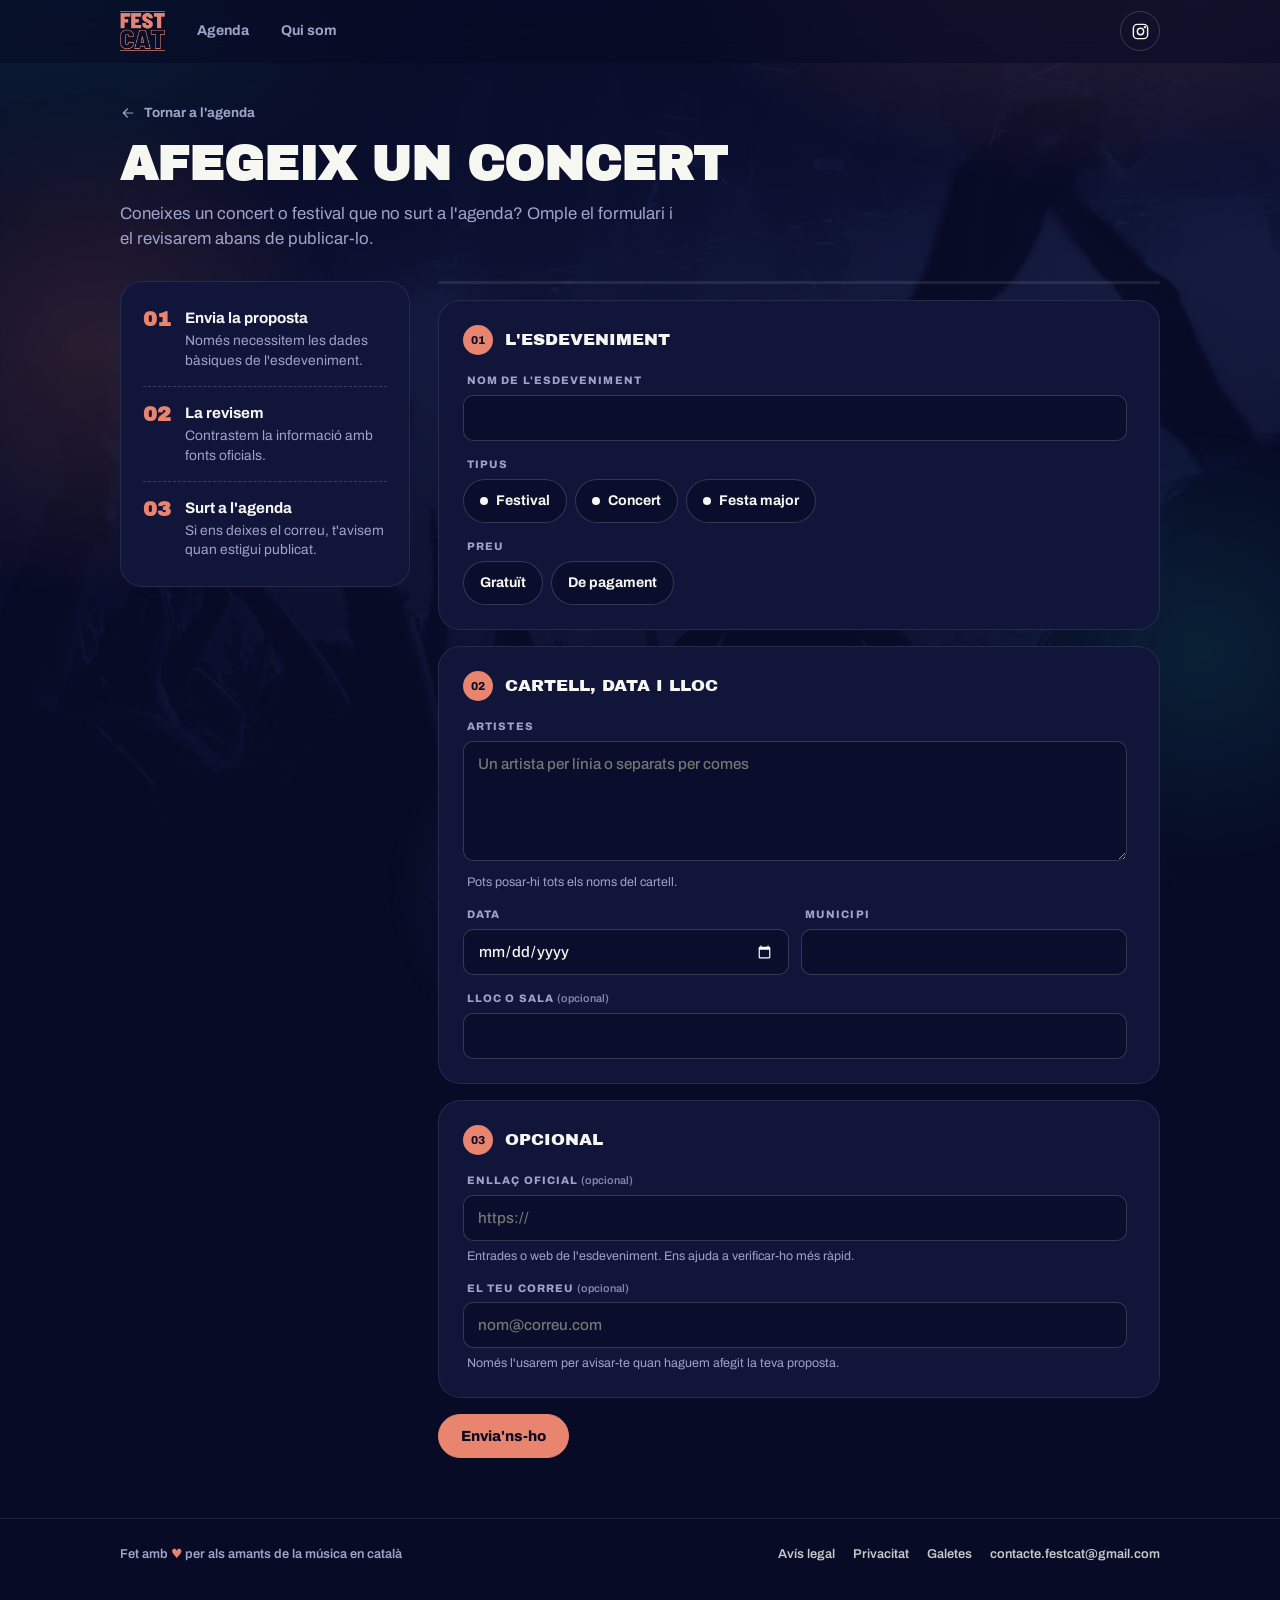
==== afegir.html @ 737446c3 "Add files via upload" ====
<!DOCTYPE html>
<html lang="ca">
<head>
<meta charset="UTF-8">
<meta name="viewport" content="width=device-width, initial-scale=1, viewport-fit=cover">
<title>Afegeix un concert · FEST CAT</title>
<meta name="description" content="L'agenda de festivals i concerts de música en català, actualitzada en temps real.">
<meta name="theme-color" content="#080b26">
<link rel="icon" id="favicon" type="image/png" href="data:,">
<link rel="preconnect" href="https://fonts.googleapis.com">
<link rel="preconnect" href="https://fonts.gstatic.com" crossorigin>
<link href="https://fonts.googleapis.com/css2?family=Archivo+Black&family=Archivo:wght@400;500;600;700;800&display=swap" rel="stylesheet">
<style>
:root{
  --bg:#080b26;--surface:#11153a;--surface-2:#181d49;
  --text:#f7f7f2;--muted:#a0a3c8;--line:rgba(247,247,242,.09);--line-2:rgba(247,247,242,.18);
  /* Marca */
  --coral:#e9846f;--cyan:#23ffeb;--lilac:#b9b6ff;
  /* Un color per tipus d'esdeveniment: festival=corall, concert=turquesa, festa major=lila */
  --r-s:10px;--r-m:16px;--r-l:22px;--hh:62px;
  --font-display:'Archivo Black','Arial Black',sans-serif;--font-body:'Archivo',system-ui,sans-serif;
  --bg-image:url([data-uri]); /* foto de concert (incrustada) */
  --sy:0;
}
*{box-sizing:border-box}
[hidden]{display:none!important}
html{scroll-behavior:smooth;scroll-padding-top:calc(var(--hh) + 12px)}
body{margin:0;color:var(--text);font-family:var(--font-body);line-height:1.45;-webkit-font-smoothing:antialiased;background:var(--bg);overflow-x:hidden}
body::before{content:"";position:fixed;inset:-8% 0 0;z-index:-1;pointer-events:none;transform:translate3d(0,calc(var(--sy)*-.1px),0);
  background:radial-gradient(55% 38% at 88% 0,rgba(233,132,111,.18),transparent 70%),radial-gradient(45% 32% at 0 8%,rgba(35,255,235,.08),transparent 70%),linear-gradient(rgba(8,11,38,.84),rgba(8,11,38,.94)),var(--bg-image) 50% 72%/cover no-repeat,var(--bg)}
a{color:inherit}
:focus-visible{outline:2px solid #fff;outline-offset:3px;border-radius:8px}
.ico{flex:none;display:block}[data-ico]{display:inline-flex}
.wrap{max-width:1080px;margin:0 auto;padding:0 20px 40px}
.narrow{max-width:720px;margin-left:auto;margin-right:auto}

/* Capçalera */
header.top{position:sticky;top:0;z-index:50;background:rgba(8,11,38,.6);backdrop-filter:blur(14px);-webkit-backdrop-filter:blur(14px);border-bottom:1px solid transparent;transition:background .25s,border-color .25s}
header.top.scrolled{background:rgba(8,11,38,.98);border-color:var(--line)}
#prog{position:absolute;left:0;bottom:-1px;height:2px;width:100%;background:var(--coral);transform:scaleX(0);transform-origin:left}
.top-inner{max-width:1080px;margin:0 auto;padding:0 20px;height:var(--hh);display:flex;align-items:center;gap:18px}
.logo{height:40px;width:auto;display:block;flex:none}
.nav{display:flex;align-items:center;gap:4px;flex:1}
.nav a{font-weight:700;font-size:.88rem;text-decoration:none;color:var(--muted);padding:9px 14px;border-radius:999px;transition:.15s}
.nav a:hover{color:var(--text)}.nav a.active{color:var(--text);background:var(--surface-2)}
.nav .nav-add{display:none}
.top-actions{display:flex;align-items:center;gap:8px;margin-left:auto}
.top-link,.menu-btn{height:40px;border-radius:999px;border:1px solid var(--line-2);color:var(--text);display:inline-flex;align-items:center;justify-content:center;background:none;cursor:pointer;transition:.15s}
.top-link{width:40px}.top-link:hover,.menu-btn:hover{background:var(--surface-2)}
.menu-btn{display:none;gap:8px;padding:0 14px;font:800 .82rem var(--font-body)}
@media(max-width:680px){
  :root{--hh:56px}
  .top-inner{padding:0 16px;gap:12px}.logo{height:36px}
  .menu-btn{display:inline-flex}
  .nav{display:none;position:absolute;left:0;right:0;top:100%;flex-direction:column;align-items:stretch;gap:2px;padding:8px 16px 14px;background:rgba(17,21,58,.98);border-bottom:1px solid var(--line)}
  .nav.open{display:flex}.nav a{font-size:1rem;padding:14px;border-radius:var(--r-s)}
  .nav .nav-add{display:block;color:var(--coral)}
}

.view{display:none}.view.active{display:block;animation:fade .35s ease}
@keyframes fade{from{opacity:0;transform:translateY(6px)}to{opacity:1;transform:none}}

/* Botons */
.btn{display:inline-flex;align-items:center;justify-content:center;gap:8px;font:800 .92rem var(--font-body);text-decoration:none;background:var(--coral);color:var(--bg);border:1px solid var(--coral);border-radius:999px;padding:13px 22px;cursor:pointer;transition:transform .12s,filter .12s,background .15s}
.btn:hover{filter:brightness(1.08);transform:translateY(-1px)}.btn:disabled{opacity:.55;cursor:default;transform:none}
.btn.ghost{background:none;color:var(--text);border-color:var(--line-2)}.btn.ghost:hover{background:var(--surface-2);filter:none}

/* Hero */
.hero{display:grid;grid-template-columns:1.1fr .9fr;gap:48px;align-items:center;padding:52px 0 16px}
.eyebrow{display:inline-flex;align-items:center;gap:10px;font-weight:800;font-size:.76rem;letter-spacing:.14em;text-transform:uppercase;color:var(--muted);margin-bottom:16px}
.eq{display:inline-flex;gap:3px;align-items:flex-end;height:14px;color:var(--coral)}
.eq i{width:3px;height:100%;background:currentColor;border-radius:2px;transform-origin:bottom;animation:eq 1s ease-in-out infinite}
.eq i:nth-child(2){animation-delay:.25s}.eq i:nth-child(3){animation-delay:.5s}
@keyframes eq{0%,100%{transform:scaleY(.3)}50%{transform:scaleY(1)}}
.hero h1{font-family:var(--font-display);font-size:clamp(2rem,6.6vw,4.1rem);line-height:.98;text-transform:uppercase;margin:0 0 16px}
.hero h1 .row{display:block}.hero h1 .hl{color:var(--coral)}
@keyframes rise{to{opacity:1;transform:none}}
.lead{color:var(--muted);font-size:clamp(.98rem,2.5vw,1.12rem);max-width:44ch;margin:0}
.hero-cta{display:flex;flex-wrap:wrap;gap:10px;margin-top:24px}
.stats{display:flex;flex-wrap:wrap;gap:14px 36px;margin-top:32px;padding-top:22px;border-top:1px solid var(--line)}
.stat{background:none;border:0;padding:0;color:inherit;text-align:left;font:inherit}
button.stat{cursor:pointer}button.stat:hover b{color:var(--coral)}
.stat b{display:block;font-family:var(--font-display);font-size:2rem;line-height:1;transition:color .15s}
.stat span{display:block;margin-top:6px;color:var(--muted);font-size:.68rem;font-weight:700;letter-spacing:.1em;text-transform:uppercase}
.live{display:inline-flex;align-items:center;gap:8px;align-self:center;font-size:.78rem;font-weight:700;color:var(--muted)}
.dot{width:8px;height:8px;border-radius:50%;background:#4ade80;animation:pulse 2s infinite}
@keyframes pulse{0%{box-shadow:0 0 0 0 rgba(74,222,128,.5)}70%{box-shadow:0 0 0 8px rgba(74,222,128,0)}100%{box-shadow:0 0 0 0 rgba(74,222,128,0)}}
.nextbox{background:var(--surface);border:1px solid var(--line);border-radius:var(--r-l);padding:20px;box-shadow:0 30px 70px -30px rgba(0,0,0,.6)}
.next-label{font-size:.7rem;font-weight:800;letter-spacing:.14em;text-transform:uppercase;color:var(--muted)}
.next-date{font-family:var(--font-display);font-size:1.25rem;text-transform:uppercase;margin:4px 0 14px}
.next-item{display:block;text-decoration:none;padding:12px 14px;border-radius:var(--r-s);margin-top:8px;background:color-mix(in srgb,var(--c) 10%,transparent);border-left:3px solid var(--c)}
.next-item b{display:block;font-size:.98rem}.next-item span{display:block;font-size:.8rem;color:var(--muted);margin-top:2px}
.next-more{margin:12px 0 0;font-size:.8rem;color:var(--muted)}
@media(max-width:860px){.hero{grid-template-columns:1fr;gap:0;padding:22px 0 0}.hero-side{display:none}.hero-cta.mob{display:flex}.eyebrow{margin-bottom:10px}.hero h1{margin-bottom:10px}.hero-cta{margin-top:14px;gap:8px;flex-wrap:nowrap}.hero-cta .btn{flex:1;padding:11px 10px;font-size:.84rem;white-space:nowrap}.stats{margin-top:16px;padding-top:14px;gap:10px 22px}.stat b{font-size:1.3rem}.stat span{font-size:.58rem;margin-top:4px}.live{font-size:.7rem}}

/* Capçalera d'agenda */
.block-head{display:flex;align-items:baseline;justify-content:space-between;gap:12px;margin:24px 0 14px}#agenda{scroll-margin-top:8px}
.block-head h2{font-family:var(--font-display);font-size:clamp(1.4rem,5vw,1.9rem);text-transform:uppercase;line-height:1;margin:0}
@media(max-width:860px){.block-head{margin:18px 0 12px}}

/* Filtres */
#filters-area{margin-bottom:4px}
.frow{display:flex;flex-wrap:wrap;gap:10px;align-items:center}
.ctl{position:relative;display:flex;align-items:center;gap:8px;height:44px;border:1px solid var(--line-2);border-radius:var(--r-s);background:var(--surface);padding:0 12px;min-width:0;transition:.15s;color:var(--text)}
.ctl:hover{border-color:rgba(247,247,242,.35)}.ctl:focus-within{border-color:#fff}
.ctl .pre{font-size:.64rem;font-weight:800;letter-spacing:.1em;text-transform:uppercase;color:var(--muted);flex:none}
.ctl input,.ctl select,.ctl .val{flex:1;min-width:0;height:100%;border:0;background:none;color:var(--text);font:600 .9rem var(--font-body);outline:none;color-scheme:dark;text-align:left;padding:0;cursor:pointer;appearance:none;-webkit-appearance:none}
.ctl .val{display:flex;align-items:center;justify-content:space-between;gap:6px}.ctl .val{overflow:hidden}.ctl .val span{overflow:hidden;text-overflow:ellipsis;white-space:nowrap}
.ctl select{padding-right:18px}
.ctl>[data-ico]{color:var(--muted);flex:none;pointer-events:none;transition:color .2s}.ctl.has>[data-ico]:first-child{color:var(--coral)}
.ctl.search{flex:0 1 300px;cursor:text}.ctl.search input{cursor:text}.ctl.search input::-webkit-search-cancel-button{display:none}
.ctl.search input::placeholder{color:var(--muted);font-weight:500}
.ctl.sel{flex:1 1 0}@media(min-width:681px){.ctl.sel:last-child .pop{left:auto;right:0}}
.fpanel{display:flex;gap:10px;flex:1 1 0;min-width:0}
.fbtn{display:none;position:relative;height:44px;padding:0 14px;gap:8px;align-items:center;border:1px solid var(--line-2);border-radius:var(--r-s);background:var(--surface);color:var(--text);font:700 .86rem var(--font-body);cursor:pointer}
.fbtn b{min-width:18px;height:18px;border-radius:9px;background:var(--coral);color:var(--bg);font-size:.7rem;display:grid;place-items:center;padding:0 5px}
.chips{display:flex;gap:8px;margin:12px 0 0;overflow-x:auto;scrollbar-width:none;padding-bottom:2px}.chips::-webkit-scrollbar{display:none}
.chip{flex:none;display:inline-flex;align-items:center;gap:7px;font:700 .82rem var(--font-body);background:none;color:var(--text);border:1px solid var(--line-2);border-radius:999px;padding:9px 15px;cursor:pointer;transition:.15s}
.chip:hover{border-color:rgba(247,247,242,.4)}
.chip.active{background:var(--text);color:var(--bg);border-color:var(--text)}
.chip[data-type]::before{content:"";width:8px;height:8px;border-radius:50%;background:var(--c)}
.chip[data-type].active{background:var(--c);border-color:var(--c);color:var(--bg)}.chip[data-type].active::before{background:var(--bg)}
.mob-chips{display:none}.sep{flex:none;width:1px;background:var(--line-2);margin:4px 2px}
.filter-bar{display:flex;align-items:center;justify-content:space-between;gap:10px;margin-top:10px}
.filter-bar:has(.filter-result:empty):has([hidden]){display:none}
.filter-result{color:var(--muted);font-size:.8rem;font-weight:600}
.link-btn{background:none;border:0;padding:4px 0;color:var(--text);font:700 .82rem var(--font-body);cursor:pointer;text-decoration:underline;text-underline-offset:3px}
.pop{position:absolute;z-index:40;top:calc(100% + 6px);left:0;min-width:100%;width:300px;max-height:340px;overflow:auto;background:var(--surface-2);border:1px solid var(--line-2);border-radius:var(--r-m);padding:6px;box-shadow:0 24px 60px -10px rgba(0,0,0,.7)}
.pop .opt{display:flex;width:100%;align-items:center;justify-content:space-between;gap:10px;text-align:left;background:none;border:0;border-radius:8px;color:var(--text);font:600 .9rem var(--font-body);padding:10px 12px;cursor:pointer}
.pop .opt:hover,.pop .opt.on{background:rgba(247,247,242,.09)}.pop .opt.on{color:var(--coral)}
.pop .opt.prov{font-weight:800;font-size:.72rem;letter-spacing:.1em;text-transform:uppercase;color:var(--muted);margin-top:6px}.pop .opt.prov.on{color:var(--coral)}
.pop .opt.mun{padding-left:22px}.pop .opt em{font-style:normal;font-size:.74rem;color:var(--muted)}
#scrim{position:fixed;inset:0;z-index:39;background:rgba(0,0,0,.55)}
@media(max-width:680px){
  .ctl.search{flex:1 1 0}.fbtn{display:inline-flex}
  .fpanel{display:none;order:3;flex:1 1 100%;flex-wrap:wrap}.fpanel.open{display:flex}.fpanel .ctl{flex:1 1 100%}.mob-chips{display:flex;flex-wrap:wrap;gap:8px;flex:1 1 100%}.chips .desk{display:none}
  .ctl input,.ctl select,.ctl .val{font-size:16px}
  .pop{position:fixed;left:0;right:0;bottom:0;top:auto;width:auto;max-height:70vh;border-radius:20px 20px 0 0;padding:10px 10px calc(14px + env(safe-area-inset-bottom))}
  .chips{margin:10px -16px 0;padding:0 16px 2px}
}

/* Mesos */
.month{margin-top:22px}
.month-head{position:sticky;top:var(--hh);z-index:5;display:flex;align-items:baseline;justify-content:space-between;gap:12px;margin:0 0 10px;padding:10px 0;background:rgba(8,11,38,.9);backdrop-filter:blur(10px);-webkit-backdrop-filter:blur(10px);font-family:var(--font-display);font-size:1.1rem;text-transform:uppercase}
.month-head em{font:600 .76rem var(--font-body);font-style:normal;text-transform:none;color:var(--muted)}
.list{display:flex;flex-direction:column;gap:12px}

/* Targetes: tot el color ve del tipus */
.t-festival{--c:var(--coral)}.t-concert{--c:var(--cyan)}.t-festa{--c:var(--lilac)}
.card{--bc:color-mix(in srgb,var(--c) 30%,transparent);--sw:78px;--nr:7px;position:relative;isolation:isolate;display:flex;min-width:0;border:1px solid transparent;border-radius:var(--r-m);transition:transform .25s,opacity .5s}
.card::before{content:"";position:absolute;inset:-1px;z-index:-1;border-radius:inherit;border:1px solid var(--bc);background-origin:border-box;transition:border-color .2s;background:linear-gradient(110deg,color-mix(in srgb,var(--c) 10%,var(--surface)),var(--surface) 62%);-webkit-mask:radial-gradient(circle var(--nr) at var(--sw) 0,#0000 98%,#000),radial-gradient(circle var(--nr) at var(--sw) 100%,#0000 98%,#000);-webkit-mask-composite:source-in;mask:radial-gradient(circle var(--nr) at var(--sw) 0,#0000 98%,#000),radial-gradient(circle var(--nr) at var(--sw) 100%,#0000 98%,#000);mask-composite:intersect}
.card::after{content:"";position:absolute;inset:-1px;border-radius:inherit;pointer-events:none;opacity:0;transition:opacity .25s;background:radial-gradient(260px circle at var(--mx,50%) var(--my,50%),color-mix(in srgb,var(--c) 16%,transparent),transparent 70%);-webkit-mask:radial-gradient(circle var(--nr) at var(--sw) 0,#0000 98%,#000),radial-gradient(circle var(--nr) at var(--sw) 100%,#0000 98%,#000);-webkit-mask-composite:source-in;mask:radial-gradient(circle var(--nr) at var(--sw) 0,#0000 98%,#000),radial-gradient(circle var(--nr) at var(--sw) 100%,#0000 98%,#000);mask-composite:intersect}
@media(hover:hover){.card:hover{--bc:color-mix(in srgb,var(--c) 70%,transparent);transform:translateY(-2px)}.card:hover::after{opacity:1}}
.reveal{opacity:0;transform:translateY(16px)}.reveal.in{opacity:1;transform:none}
.stub{position:relative;z-index:1;flex:0 0 78px;display:flex;flex-direction:column;align-items:center;justify-content:center;gap:2px;padding:14px 0;color:var(--c);line-height:1;background:color-mix(in srgb,var(--c) 14%,transparent);border-right:2px dashed color-mix(in srgb,var(--c) 40%,transparent);border-radius:calc(var(--r-m) - 1px) 0 0 calc(var(--r-m) - 1px);-webkit-mask:radial-gradient(circle var(--nr) at calc(100% - 1px) -1px,#0000 98%,#000),radial-gradient(circle var(--nr) at calc(100% - 1px) calc(100% + 1px),#0000 98%,#000);-webkit-mask-composite:source-in;mask:radial-gradient(circle var(--nr) at calc(100% - 1px) -1px,#0000 98%,#000),radial-gradient(circle var(--nr) at calc(100% - 1px) calc(100% + 1px),#0000 98%,#000);mask-composite:intersect}
.nt,.nb{position:absolute;z-index:2;pointer-events:none;width:calc(var(--nr)*2);height:calc(var(--nr)*2);left:calc(var(--sw) - 1px - var(--nr));border:1px solid var(--bc);border-radius:50%;transition:border-color .2s}
.nt{top:calc(-1px - var(--nr));clip-path:inset(50% 0 0 0)}.nb{bottom:calc(-1px - var(--nr));clip-path:inset(0 0 50% 0)}
.stub .wd,.stub .mon{font-size:.64rem;font-weight:800;letter-spacing:.12em;text-transform:uppercase}
.stub .day{font-family:var(--font-display);font-size:2.1rem;color:var(--text);margin:4px 0 3px}
.content{flex:1;min-width:0;display:flex;align-items:center;gap:28px;padding:16px 20px}
.main{flex:1;min-width:0}
.tags{display:flex;flex-wrap:wrap;align-items:center;gap:6px 10px;margin-bottom:8px}
.tag{font-size:.62rem;font-weight:800;letter-spacing:.12em;text-transform:uppercase;padding:4px 9px;border-radius:6px;background:var(--c);color:var(--bg)}
.when{font-size:.74rem;font-weight:700;color:var(--c)}
.title{font-family:var(--font-display);text-transform:uppercase;font-size:clamp(1.12rem,3.4vw,1.45rem);line-height:1.1;margin:0;overflow-wrap:anywhere}
.artists{margin:7px 0 0;color:var(--muted);font-size:.92rem;line-height:1.4}
.side{flex:none;width:250px;display:flex;flex-direction:column;gap:12px}
.meta{display:flex;flex-direction:column;gap:6px;min-width:0}.side.row{flex-direction:row;align-items:center;justify-content:space-between;gap:12px}.side.row .meta{flex:1}.side.row .abtn.sq{flex:none}
.mi{display:flex;align-items:flex-start;gap:8px;font-size:.86rem;font-weight:600;text-decoration:none;color:var(--text);min-width:0}
.mi svg{color:var(--c);margin-top:2px}.mi span{min-width:0;overflow-wrap:anywhere}
a.mi:hover span{text-decoration:underline}
.acts{display:flex;gap:8px}
.abtn{display:inline-flex;align-items:center;justify-content:center;gap:8px;height:40px;padding:0 16px;border-radius:999px;border:1px solid color-mix(in srgb,var(--c) 55%,transparent);color:var(--c);background:none;text-decoration:none;font:800 .8rem var(--font-body);transition:.15s;white-space:nowrap}
.abtn:hover{background:var(--c);color:var(--bg)}.abtn.sq{width:40px;padding:0}
@media(max-width:720px){
  .card{--sw:58px;--nr:6px}.stub{flex-basis:58px}.stub .day{font-size:1.6rem}
  .content{flex-direction:column;align-items:stretch;gap:12px;padding:14px 14px 14px 16px}
  .side{width:auto;gap:10px}.meta{gap:5px}.acts .abtn:not(.sq){flex:1}
}

/* Passats */
.past-toggle{width:100%;margin-top:34px;background:none;border:1px solid var(--line-2);color:var(--muted);font:700 .88rem var(--font-body);padding:14px 18px;border-radius:var(--r-m);cursor:pointer;display:flex;align-items:center;justify-content:center;gap:8px;transition:.15s}
.past-toggle:hover{color:var(--text);background:var(--surface)}.past-toggle .ico{transition:transform .2s}.past-toggle.open .ico{transform:rotate(180deg)}
#past-content{display:none;margin-top:10px;filter:grayscale(.9);opacity:.55}#past-content.open{display:block}

/* Vistes interiors */
.page-head{padding:40px 0 8px}
.back{display:inline-flex;align-items:center;gap:8px;color:var(--muted);font-weight:700;font-size:.84rem;text-decoration:none;margin-bottom:18px}.back:hover{color:var(--text)}
.page-head h1{font-family:var(--font-display);font-size:clamp(1.9rem,7vw,3rem);line-height:1;text-transform:uppercase;margin:0 0 14px}
.page-head p{color:var(--muted);font-size:1.05rem;margin:0;max-width:56ch}
.panel{background:var(--surface);border:1px solid var(--line);border-radius:var(--r-l);padding:24px;margin-top:16px}
.panel h3{font-family:var(--font-display);text-transform:uppercase;font-size:1.05rem;margin:0 0 12px;color:var(--coral)}
.panel p{margin:0 0 14px}.panel p:last-child{margin:0}.panel .muted{color:var(--muted)}
.btn-row{display:flex;flex-wrap:wrap;gap:10px;margin-top:18px}
.form{margin-top:24px}.field{margin-bottom:16px}
.field label{display:block;margin:0 0 6px 4px;color:var(--muted);font-size:.68rem;font-weight:800;letter-spacing:.1em;text-transform:uppercase}
.field label .opt{text-transform:none;letter-spacing:0;font-weight:600;opacity:.8}
.field input,.field select,.field textarea{width:100%;height:46px;border:1px solid var(--line-2);border-radius:var(--r-s);background:var(--surface);color:var(--text);padding:0 14px;font:500 .95rem var(--font-body);outline:none;transition:.15s;color-scheme:dark}
.field textarea{height:auto;min-height:120px;padding:12px 14px;resize:vertical;line-height:1.4}
.field input:focus,.field select:focus,.field textarea:focus{border-color:#fff;box-shadow:0 0 0 3px rgba(255,255,255,.1)}
.field .invalid{border-color:var(--coral);box-shadow:0 0 0 3px rgba(233,132,111,.15)}
.hint{margin:6px 4px 0;color:var(--muted);font-size:.78rem}
.row2{display:grid;grid-template-columns:1fr 1fr;gap:12px}@media(max-width:480px){.row2{grid-template-columns:1fr}.field input,.field select,.field textarea{font-size:16px}}
.hp{position:absolute;left:-9999px;width:1px;height:1px;overflow:hidden}
.form-status{margin:14px 0 0;font-weight:600;font-size:.9rem}.form-status.error{color:var(--coral)}.form-actions{margin-top:22px}
.loading,.empty{color:var(--muted);font-weight:600;padding:28px 0;text-align:center}
.notice{background:var(--surface);border:1px solid var(--line);border-left:4px solid var(--coral);border-radius:var(--r-m);padding:22px}
.notice h3{font-family:var(--font-display);text-transform:uppercase;font-size:1.05rem;margin:0 0 8px}.notice p{margin:0 0 16px;color:var(--muted)}
.skel{height:120px;border-radius:var(--r-m);background:linear-gradient(90deg,var(--surface) 25%,var(--surface-2) 50%,var(--surface) 75%) 0 0/200% 100%;animation:sh 1.4s linear infinite;margin-bottom:12px}
@keyframes sh{to{background-position:-200% 0}}
#to-top{position:fixed;right:16px;bottom:calc(16px + env(safe-area-inset-bottom));z-index:30;width:46px;height:46px;border-radius:50%;border:1px solid var(--line-2);background:rgba(17,21,58,.92);backdrop-filter:blur(8px);color:var(--text);display:grid;place-items:center;cursor:pointer;opacity:0;transform:translateY(12px);pointer-events:none;transition:.25s}
#to-top.show{opacity:1;transform:none;pointer-events:auto}#to-top .ico{transform:rotate(180deg)}

footer{border-top:1px solid var(--line);margin-top:20px}
.foot{max-width:1080px;margin:0 auto;padding:26px 20px 40px;display:flex;justify-content:space-between;align-items:center;flex-wrap:wrap;gap:12px 24px;color:var(--muted);font-size:.8rem;font-weight:600}
.foot a{color:var(--text);text-decoration:none;opacity:.8}.foot a:hover{opacity:1;text-decoration:underline}
.foot-links{display:flex;flex-wrap:wrap;gap:8px 18px}

/* ===== MOVIMENT (només transform i opacity; tot lligat a scroll o a accions) ===== */
:root{--ease:cubic-bezier(.16,1,.3,1)}
.hero{position:relative}
.hero::before{content:"";position:absolute;inset:-60px -20px;z-index:-1;pointer-events:none;background:radial-gradient(420px circle at var(--hx,72%) var(--hy,30%),rgba(233,132,111,.10),transparent 70%)}
.hero-copy{translate:0 calc(var(--hp,0)*-36px)}
.hero-side{display:flex;flex-direction:column;gap:20px;min-width:0;translate:0 calc(var(--hp,0)*-64px)}.hero-cta.desk{margin:0;justify-content:center}.hero-cta.desk .btn{flex:1}.hero-cta.mob{display:none}
.enter{opacity:0;transform:translateY(16px);animation:rise .8s var(--ease) calc(var(--d,0)*1ms) forwards}
.m{display:inline-block;overflow:hidden;vertical-align:top;padding-bottom:.12em;margin-bottom:-.12em}
.w{display:inline-block;transform:translateY(112%);animation:wup .9s var(--ease) calc(var(--i)*80ms + 150ms) forwards}
@keyframes wup{to{transform:none}}
.tm{display:inline-block;overflow:hidden;vertical-align:bottom;padding-bottom:.2em;margin-bottom:-.2em}
.tw{display:inline-block;transform:translateY(118%);transition:transform .6s var(--ease)}
.tm.in .tw{transform:none}
.card .main>*{opacity:0;transform:translateY(8px);transition:opacity .4s var(--ease),transform .5s var(--ease)}
.card.in .main>*{opacity:1;transform:none}
.card.in .main>:nth-child(2){transition-delay:.06s}.card.in .main>:nth-child(3){transition-delay:.12s}
.stub .day{overflow:hidden;padding:0 2px}
.dn{display:inline-block;transform:translateY(118%);transition:transform .6s var(--ease) .1s}
.card.in .dn{transform:none}
.noanim .reveal,.noanim .main>*,.noanim .dn,.noanim .tw{opacity:1;transform:none;transition:none}
.when.now::before{content:"";display:inline-block;width:6px;height:6px;border-radius:50%;background:currentColor;margin-right:6px;vertical-align:middle;animation:blip 1.6s ease-in-out infinite}
@keyframes blip{50%{transform:scale(.5);opacity:.5}}
.chip,.btn,.abtn,.fbtn,.top-link{transition-property:transform,background,border-color,color,filter,translate,opacity}
.chip:active,.btn:active,.abtn:active,.fbtn:active,.top-link:active{transform:scale(.97)}
.btn{transition-duration:.15s}.btn,.abtn{will-change:translate}
/* Franja de títols que es mou amb el scroll */
.strip{margin:26px -20px 0;overflow:hidden;padding:4px 0;-webkit-mask-image:linear-gradient(90deg,transparent,#000 10%,#000 90%,transparent);mask-image:linear-gradient(90deg,transparent,#000 10%,#000 90%,transparent)}
.strip-row{display:flex;align-items:center;width:max-content;margin-left:-400px;font-family:var(--font-display);text-transform:uppercase;font-size:clamp(2rem,9vw,4.2rem);line-height:1.12;white-space:nowrap;color:transparent;--sc:rgba(35,255,235,.4);--scb:rgba(35,255,235,.9);-webkit-text-stroke:1.5px var(--sc)}
.strip-row+.strip-row{--sc:rgba(233,132,111,.62);--scb:rgba(233,132,111,.95)}
.strip-row span[data-eid]{cursor:pointer;transition:-webkit-text-stroke-color .2s}.strip-row span[data-eid]:hover{-webkit-text-stroke-color:var(--scb)}
@media(hover:hover){.strip:hover .run{animation-play-state:paused}}
.strip-row i{flex:none;width:.24em;height:.24em;border-radius:50%;background:transparent;border:1.5px solid var(--sc)}
.run{display:flex;align-items:center;animation:drift 70s linear infinite}.grp>*{margin-right:.5em}.strip-row+.strip-row .run{animation-direction:reverse}
@keyframes drift{to{transform:translate3d(-50%,0,0)}}
@media(max-width:860px){.strip{margin:18px -20px 0}}
/* Moviment que continua: llum que recorre els títols, deriva suau, targeta enfocada */
.hero h1 .row{transform:skewX(var(--vsk,0deg));transform-origin:left bottom}
.hero h1 .row:not(.hl){translate:calc(var(--hp,0)*-26px) 0}.hero h1 .hl{translate:calc(var(--hp,0)*26px) 0}
.block-head h2 .tm,.month-head .tm{transform:skewX(var(--vsk,0deg));transform-origin:left bottom}
@media(max-width:860px){.hero h1 .row:not(.hl){translate:calc(var(--hp,0)*-14px) 0}.hero h1 .hl{translate:none}}
.nextbox.enter{animation:rise .8s var(--ease) calc(var(--d,0)*1ms) forwards,sway 9s ease-in-out 1.6s infinite alternate}
@keyframes sway{from{rotate:-.6deg}to{rotate:.6deg}}
.card{transition:transform .25s,opacity .5s,filter .4s}
.card.focus{--bc:color-mix(in srgb,var(--c) 75%,transparent);filter:drop-shadow(0 16px 22px color-mix(in srgb,var(--c) 26%,transparent))}
.stub .day,.stub .dn{transition:color .35s}.card.focus .stub .day{color:var(--c)}
.chip.bounce{animation:popc .35s var(--ease)}@keyframes popc{40%{transform:scale(1.08)}}
.fbtn b.bump{animation:popc .4s var(--ease)}
.swap{animation:swapin .3s var(--ease)}@keyframes swapin{from{opacity:.35;transform:translateY(6px)}}
.abtn svg{transition:translate .2s var(--ease)}@media(hover:hover){.abtn:hover svg{translate:2px -2px}.abtn.sq:hover svg{translate:none;rotate:-8deg}}
.nav a{position:relative}.nav a::after{content:"";position:absolute;left:16px;right:16px;bottom:4px;height:2px;border-radius:2px;background:var(--coral);transform:scaleX(0);transition:transform .3s var(--ease)}.nav a:hover::after{transform:scaleX(.5)}.nav a.active::after{transform:scaleX(1)}
@media(max-width:680px){.nav a::after{display:none}}
.card.pulse::after{--mx:50%;--my:50%;background:radial-gradient(80% 160% at 50% 50%,color-mix(in srgb,var(--c) 34%,transparent),transparent 75%);animation:flash 1.4s ease-out}
@keyframes flash{0%{opacity:0}20%{opacity:1}100%{opacity:0}}
/* Pàgines interiors */
.page-head{padding:40px 0 8px;max-width:760px}.page-head .eyebrow{margin-bottom:14px}
.about{display:grid;grid-template-columns:1fr 1fr;gap:16px;margin-top:22px;align-items:start}
.about .panel{margin:0;position:relative;padding:28px}.about .panel p{color:rgba(247,247,242,.86)}.about .panel p strong{color:var(--text)}
.num{position:absolute;top:20px;right:24px;font-family:var(--font-display);font-size:2.6rem;line-height:1;color:transparent;-webkit-text-stroke:1.2px rgba(247,247,242,.22)}
.tiles{display:grid;gap:10px;margin-top:22px}
.tile{display:flex;align-items:center;gap:14px;padding:14px 16px;border:1px solid var(--line-2);border-radius:var(--r-m);background:rgba(8,11,38,.4);text-decoration:none;transition:transform .2s var(--ease),border-color .2s,background .2s}
.tile>[data-ico]{color:var(--coral)}.tile>span{flex:1;min-width:0}.tile b{display:block;font-size:.95rem}.tile small{display:block;color:var(--muted);font-size:.8rem;overflow-wrap:anywhere}
.tile .go{color:var(--muted);transition:translate .2s var(--ease),color .2s}
@media(hover:hover){.tile:hover{transform:translateY(-2px);border-color:rgba(233,132,111,.6);background:rgba(233,132,111,.08)}.tile:hover .go{translate:3px -3px;color:var(--coral)}}
.addgrid{display:grid;grid-template-columns:290px 1fr;gap:28px;margin-top:22px;align-items:start}
.steps{position:sticky;top:calc(var(--hh) + 20px);padding:10px 22px;border:1px solid var(--line);border-radius:var(--r-l);background:var(--surface)}
.step{display:flex;gap:14px;padding:16px 0}.step+.step{border-top:1px dashed var(--line-2)}
.step b{font-family:var(--font-display);font-size:1.3rem;color:var(--coral);line-height:1.1}
.step span{font-size:.86rem;color:var(--muted);line-height:1.4}.step strong{display:block;color:var(--text);font-size:.95rem;margin-bottom:2px}
.grp{margin:0 0 16px;padding:24px;border:1px solid var(--line);border-radius:var(--r-l);background:var(--surface);min-width:0}
.grp legend{float:left;width:100%;display:flex;align-items:center;gap:12px;margin:0 0 18px;padding:0;font-family:var(--font-display);text-transform:uppercase;font-size:1.05rem}.grp legend+*{clear:both}
.grp legend b{display:grid;place-items:center;width:30px;height:30px;border-radius:50%;background:var(--coral);color:var(--bg);font:800 .72rem var(--font-body)}
.grp>.field:last-child{margin-bottom:0}
.grp .field input,.grp .field select,.grp .field textarea{background:rgba(8,11,38,.7)}
.seg{display:flex;flex-wrap:wrap;gap:8px}.field .segopt{position:relative;--c:#f7f7f2;display:block;margin:0;font-size:1rem;letter-spacing:0;text-transform:none;color:var(--text);font-weight:400}.segopt input{position:absolute;inset:0;opacity:0;cursor:pointer;margin:0}
.segopt span{display:inline-flex;align-items:center;gap:8px;padding:11px 16px;border:1px solid var(--line-2);border-radius:999px;font-weight:700;font-size:.88rem;background:rgba(8,11,38,.7);transition:background .2s,color .2s,border-color .2s,transform .2s var(--ease)}
.sd{width:8px;height:8px;border-radius:50%;background:var(--c)}
@media(hover:hover){.segopt:hover span{border-color:var(--c)}}
.segopt input:checked+span{background:var(--c);color:var(--bg);border-color:var(--c);transform:scale(1.03)}.segopt input:checked+span .sd{background:var(--bg)}
.segopt input:focus-visible+span{outline:2px solid #fff;outline-offset:2px}
.seg.invalid{outline:1px solid var(--coral);outline-offset:5px;border-radius:12px}
.form{margin:0}.form-actions{display:flex;flex-wrap:wrap;align-items:center;gap:14px;margin-top:6px}.form-status{margin:0}
.success{margin:0;text-align:center;padding:44px 24px}.success .btn-row{justify-content:center}
.okmark{width:64px;height:64px;margin:0 auto 16px;display:block;fill:none;stroke:var(--coral);stroke-width:2.5;stroke-linecap:round;stroke-linejoin:round}
.okmark circle{stroke-dasharray:151;stroke-dashoffset:151;animation:draw .8s var(--ease) forwards}.okmark path{stroke-dasharray:40;stroke-dashoffset:40;animation:draw .5s .5s var(--ease) forwards}
@keyframes draw{to{stroke-dashoffset:0}}
@media(max-width:860px){.about{grid-template-columns:1fr}.about .panel{padding:22px}.addgrid{grid-template-columns:1fr;gap:16px}.steps{position:static;display:flex;padding:14px 8px}.step{flex:1;flex-direction:column;gap:6px;padding:0 10px;text-align:left}.step+.step{border-top:0;border-left:1px dashed var(--line-2)}.step span{font-size:0;line-height:0}.step strong{font-size:.8rem;line-height:1.25;margin:0}.step b{font-size:1.1rem}.grp{padding:20px 18px}}
/* Moviment ambiental i micro-interaccions per tota la web */
.orb{position:fixed;z-index:-1;pointer-events:none;border-radius:50%;will-change:transform}
.orb.a{width:46vmax;height:46vmax;left:-16vmax;top:6vh;background:radial-gradient(circle,rgba(233,132,111,.15),transparent 62%);animation:orbA 36s ease-in-out infinite alternate}
.orb.b{width:40vmax;height:40vmax;right:-14vmax;top:44vh;background:radial-gradient(circle,rgba(35,255,235,.09),transparent 62%);animation:orbB 44s ease-in-out infinite alternate}
.orb.c{width:34vmax;height:34vmax;left:28vw;bottom:-16vmax;background:radial-gradient(circle,rgba(185,182,255,.10),transparent 62%);animation:orbC 50s ease-in-out infinite alternate}
@keyframes orbA{to{transform:translate3d(22vw,12vh,0) scale(1.15)}}@keyframes orbB{to{transform:translate3d(-24vw,-14vh,0) scale(1.2)}}@keyframes orbC{to{transform:translate3d(-20vw,-10vh,0) scale(1.15)}}
#glow{position:fixed;z-index:-1;left:0;top:0;width:520px;height:520px;margin:-260px 0 0 -260px;border-radius:50%;pointer-events:none;opacity:0;transition:opacity .5s;background:radial-gradient(circle,rgba(233,132,111,.14),transparent 65%);will-change:transform}
body.has-pointer #glow{opacity:1}
.btn{position:relative;overflow:hidden}
.btn:not(.ghost)::after{content:"";position:absolute;inset:0;background:linear-gradient(100deg,transparent 30%,rgba(255,255,255,.38) 50%,transparent 70%);transform:translateX(-130%);pointer-events:none}
@media(hover:hover){.btn:not(.ghost):hover::after{transform:translateX(130%);transition:transform .8s var(--ease)}}
.logo{transition:scale .3s var(--ease),rotate .3s var(--ease)}header.top.scrolled .logo{scale:.88}.brand:hover .logo{rotate:-5deg}
.card .stub{opacity:0;translate:-14px 0;transition:opacity .5s var(--ease),translate .6s var(--ease)}.card.in .stub{opacity:1;translate:none}
.noanim .stub{opacity:1;translate:none;transition:none}
.heart{display:inline-block;color:var(--coral);animation:beat 1.8s ease-in-out infinite}
@keyframes beat{0%,100%{transform:scale(1)}15%{transform:scale(1.28)}30%{transform:scale(1)}45%{transform:scale(1.18)}}
.field:focus-within>label{color:var(--text)}
.fprog{height:3px;border-radius:3px;background:var(--line);overflow:hidden;margin:0 0 16px}
.fprog i{display:block;height:100%;background:var(--coral);transform-origin:left;transform:scaleX(var(--fp,0));transition:transform .5s var(--ease)}
.grp legend b{transition:background .3s,transform .3s var(--ease)}.grp legend b.ok{background:var(--text);font-size:0;transform:scale(1.1)}.grp legend b.ok::after{content:"✓";font-size:.85rem;color:var(--bg)}
.about-stats{margin-top:24px;max-width:520px}
@media(prefers-reduced-motion:reduce){*,*::before,*::after{animation:none!important;transition:none!important;scroll-behavior:auto!important}.reveal,.enter,.w,.tw,.dn,.card .main>*,.card .stub{opacity:1;transform:none;translate:none}.okmark circle,.okmark path{stroke-dashoffset:0}.hero-copy,.hero-side,.hero h1 .row,.hero h1 .hl{translate:none}.hero h1 .row,.block-head h2 .tm,.month-head .tm{transform:none}}
</style>
</head>
<body data-page="afegir">
<div class="orb a"></div><div class="orb b"></div><div class="orb c"></div><div id="glow"></div>
<header class="top">
  <div class="top-inner">
    <a class="brand" href="index.html" aria-label="Fest Cat · inici"><img class="logo" id="site-logo" src="[data-uri]" alt="Fest Cat"></a>
    <nav class="nav" id="main-nav" aria-label="Menú principal">
      <a href="index.html#agenda" data-view="agenda">Agenda</a>
      <a href="qui-som.html" data-view="qui-som">Qui som</a>
      <a href="afegir.html" data-view="afegir" class="nav-add active" aria-current="page">+ Afegeix un concert</a>
    </nav>
    <div class="top-actions">
      <a class="top-link" href="https://instagram.com/fest.cat" target="_blank" rel="noopener" aria-label="Instagram @fest.cat"><i data-ico="ig" data-s="19"></i></a>
      <button class="menu-btn" id="nav-toggle" type="button" aria-expanded="false" aria-controls="main-nav"><i data-ico="menu" data-s="16"></i><span>Menú</span></button>
    </div>
  </div>
  <div id="prog"></div>
</header>

<div class="wrap">
  <!-- =================== VISTA AFEGEIX UN CONCERT =================== -->
  <div class="view active" id="view-afegir">
    <section class="page-head">
      <a class="back" href="index.html#agenda"><i data-ico="back" data-s="16"></i>Tornar a l'agenda</a>
      <h1><span class="tm"><span class="tw">Afegeix un concert</span></span></h1>
      <p class="lead enter" style="--d:150">Coneixes un concert o festival que no surt a l'agenda? Omple el formulari i el revisarem abans de publicar-lo.</p>
    </section>

    <div class="addgrid">
      <aside class="steps reveal" aria-label="Com funciona">
        <div class="step"><b>01</b><span><strong>Envia la proposta</strong>Només necessitem les dades bàsiques de l'esdeveniment.</span></div>
        <div class="step"><b>02</b><span><strong>La revisem</strong>Contrastem la informació amb fonts oficials.</span></div>
        <div class="step"><b>03</b><span><strong>Surt a l'agenda</strong>Si ens deixes el correu, t'avisem quan estigui publicat.</span></div>
      </aside>

      <div class="addmain">
        <form class="form" id="event-form" novalidate>
          <div class="fprog" aria-hidden="true"><i></i></div>
          <fieldset class="grp reveal">
            <legend><b>01</b>L'esdeveniment</legend>
            <div class="field">
              <label for="f-nom">Nom de l'esdeveniment</label>
              <input id="f-nom" name="nom" type="text" maxlength="150" required autocomplete="off">
            </div>
            <div class="field">
              <label id="l-tipus">Tipus</label>
              <div class="seg" role="radiogroup" aria-labelledby="l-tipus">
                <label class="segopt t-festival"><input type="radio" name="tipus" value="Festival"><span><i class="sd"></i>Festival</span></label>
                <label class="segopt t-concert"><input type="radio" name="tipus" value="Concert"><span><i class="sd"></i>Concert</span></label>
                <label class="segopt t-festa"><input type="radio" name="tipus" value="Festa major"><span><i class="sd"></i>Festa major</span></label>
              </div>
            </div>
            <div class="field">
              <label id="l-preu">Preu</label>
              <div class="seg" role="radiogroup" aria-labelledby="l-preu">
                <label class="segopt"><input type="radio" name="preu" value="Gratuït"><span>Gratuït</span></label>
                <label class="segopt"><input type="radio" name="preu" value="De pagament"><span>De pagament</span></label>
              </div>
            </div>
          </fieldset>

          <fieldset class="grp reveal">
            <legend><b>02</b>Cartell, data i lloc</legend>
            <div class="field">
              <label for="f-artistes">Artistes</label>
              <textarea id="f-artistes" name="artistes" maxlength="1500" required placeholder="Un artista per línia o separats per comes"></textarea>
              <p class="hint">Pots posar-hi tots els noms del cartell.</p>
            </div>
            <div class="row2">
              <div class="field">
                <label for="f-data">Data</label>
                <input id="f-data" name="data" type="date" required>
              </div>
              <div class="field">
                <label for="f-municipi">Municipi</label>
                <input id="f-municipi" name="municipi" type="text" maxlength="100" list="municipi-options" required autocomplete="off">
                <datalist id="municipi-options"></datalist>
              </div>
            </div>
            <div class="field">
              <label for="f-lloc">Lloc o sala <span class="opt">(opcional)</span></label>
              <input id="f-lloc" name="lloc" type="text" maxlength="150" autocomplete="off">
            </div>
          </fieldset>

          <fieldset class="grp reveal">
            <legend><b>03</b>Opcional</legend>
            <div class="field">
              <label for="f-enllac">Enllaç oficial <span class="opt">(opcional)</span></label>
              <input id="f-enllac" name="enllac" type="url" maxlength="300" placeholder="https://" autocomplete="off">
              <p class="hint">Entrades o web de l'esdeveniment. Ens ajuda a verificar-ho més ràpid.</p>
            </div>
            <div class="field">
              <label for="f-email">El teu correu <span class="opt">(opcional)</span></label>
              <input id="f-email" name="email" type="email" maxlength="150" placeholder="nom@correu.com" autocomplete="email">
              <p class="hint">Només l'usarem per avisar-te quan haguem afegit la teva proposta.</p>
            </div>
          </fieldset>

          <!-- Camp trampa contra bots -->
          <div class="hp" aria-hidden="true">
            <label for="f-empresa">No omplis aquest camp</label>
            <input id="f-empresa" name="empresa" type="text" tabindex="-1" autocomplete="off">
          </div>

          <div class="form-actions">
            <button class="btn" id="form-submit" type="submit">Envia'ns-ho</button>
            <p class="form-status" id="form-status" role="status" aria-live="polite"></p>
          </div>
        </form>

        <div class="panel success" id="form-success" hidden>
          <svg class="okmark" viewBox="0 0 52 52" aria-hidden="true"><circle cx="26" cy="26" r="24"/><path d="M15 27l8 8 15-17"/></svg>
          <h3>Gràcies!</h3>
          <p>Hem rebut la teva proposta. Quan l'hàgim verificat, apareixerà a l'agenda.</p>
          <div class="btn-row">
            <a class="btn" href="index.html#agenda">Tornar a l'agenda</a>
            <button class="btn ghost" id="form-another" type="button">Afegeix-ne un altre</button>
          </div>
        </div>
      </div>
    </div>
  </div>

</div>

<button id="to-top" type="button" aria-label="Tornar amunt"><i data-ico="chev" data-s="20"></i></button>

<footer>
  <div class="foot reveal">
    <span>Fet amb <span class="heart">♥</span> per als amants de la música en català</span>
    <span class="foot-links">
      <a href="legal.html#avis-legal">Avís legal</a><a href="legal.html#privacitat">Privacitat</a><a href="legal.html#galetes">Galetes</a>
      <a href="mailto:contacte.festcat@gmail.com">contacte.festcat@gmail.com</a>
    </span>
  </div>
</footer>
<script>

/* =========================================================
   CONFIGURACIÓ
   ========================================================= */
const API_URL = "https://script.google.com/macros/s/AKfycbwcgUJ-nqnFKwoJ_b-QYjw_EGxbcdRcKfPHyCvQeIdLBDCiw_fWCD1WcMa-m-sPtkQ13A/exec";
const PRESENCIA_MIN = 3;

const ACCENTS = ["coral","cyan","coral-soft","cyan-soft"];
const TYPE_ORDER = ["festival", "concert", "festa major"];
const WEEKDAYS = ["Diumenge","Dilluns","Dimarts","Dimecres","Dijous","Divendres","Dissabte"];
const MONTHS = ["gener","febrer","març","abril","maig","juny","juliol","agost","setembre","octubre","novembre","desembre"];

const VIEWS = {
  "agenda":  "Agenda",
  "qui-som": "Qui som",
  "afegir":  "Afegeix un concert"
};

let ALL_EVENTS = [];
let LOADED = false;
let ONLINE = 0;

/* =========================================================
   UTILITATS
   ========================================================= */
function normalize(str){
  return (str||"").toString().normalize("NFD").replace(/[\u0300-\u036f]/g,"").trim().toLowerCase();
}
function byNorm(a,b){ return normalize(a).localeCompare(normalize(b), "ca"); }
function pad(n){ return String(n).padStart(2,"0"); }

function escapeHTML(str){
  return String(str ?? "")
    .replace(/&/g,"&amp;").replace(/</g,"&lt;").replace(/>/g,"&gt;")
    .replace(/"/g,"&quot;").replace(/'/g,"&#39;");
}

function todayStart(){
  const t = new Date();
  t.setHours(0,0,0,0);
  return t;
}

function parseDate(str){
  if(!str) return null;
  str = str.toString().trim();
  let m = str.match(/^(\d{4})-(\d{1,2})-(\d{1,2})/);
  if(m) return new Date(+m[1], +m[2]-1, +m[3]);
  m = str.match(/^(\d{1,2})[\/\-.](\d{1,2})[\/\-.](\d{2,4})/);
  if(m){
    let y = +m[3]; if(y < 100) y += 2000;
    return new Date(y, +m[2]-1, +m[1]);
  }
  const fallback = new Date(str);
  return isNaN(fallback) ? null : fallback;
}

function dateKey(d){ return `${d.getFullYear()}-${d.getMonth()}-${d.getDate()}`; }
function dateISO(d){ return `${d.getFullYear()}-${pad(d.getMonth()+1)}-${pad(d.getDate())}`; }

function formatLongDate(d){
  return `${WEEKDAYS[d.getDay()]}, ${d.getDate()} de ${MONTHS[d.getMonth()]} de ${d.getFullYear()}`;
}
function monthLabel(y, m){
  const name = MONTHS[m];
  return `${name.charAt(0).toUpperCase()}${name.slice(1)} ${y}`;
}

function safeUrl(raw){
  const s = (raw || "").trim();
  if(!s) return "";
  if(/^https?:\/\//i.test(s)) return s;
  if(/^[\w-]+(\.[\w-]+)+(\/|$)/.test(s)) return "https://" + s;
  return "";
}

function calendarUrl(ev){
  const start = `${ev.dateObj.getFullYear()}${pad(ev.dateObj.getMonth()+1)}${pad(ev.dateObj.getDate())}`;
  const next = new Date(ev.dateObj.getFullYear(), ev.dateObj.getMonth(), ev.dateObj.getDate()+1);
  const end = `${next.getFullYear()}${pad(next.getMonth()+1)}${pad(next.getDate())}`;
  const params = new URLSearchParams({
    action: "TEMPLATE",
    text: ev.festival || "Concert",
    dates: `${start}/${end}`,
    details: ev.artists || "",
    location: [ev.venue, ev.location].filter(Boolean).join(", ")
  });
  return "https://calendar.google.com/calendar/render?" + params.toString();
}

function mapsUrl(ev){
  const q = [ev.venue, ev.location, ev.province].filter(Boolean).join(", ");
  return q ? "https://www.google.com/maps/search/?api=1&query=" + encodeURIComponent(q) : "";
}

const $ = id => document.getElementById(id);
function countUp(el){
  const to = +el.dataset.to;
  if(el.dataset.done || matchMedia("(prefers-reduced-motion: reduce)").matches){ el.textContent = to; return; }
  el.dataset.done = "1";
  const t0 = performance.now();
  (function f(t){
    const p = Math.min((t - t0) / 900, 1);
    el.textContent = Math.round(to * (1 - Math.pow(1 - p, 3)));
    if(p < 1) requestAnimationFrame(f);
  })(t0);
}

function quickRange(kind){
  const t = todayStart();
  const y = t.getFullYear(), m = t.getMonth(), d = t.getDate();
  if(kind === "avui") return [t, t];
  if(kind === "mes")  return [new Date(y, m, 1), new Date(y, m + 1, 0)];
  if(kind === "setmana"){
    const wd = t.getDay();
    const diff = wd === 0 ? -6 : 1 - wd;
    return [new Date(y, m, d + diff), new Date(y, m, d + diff + 6)];
  }
  return null;
}
function isFree(ev){ return normalize(ev.price).includes("gratuit"); }
function populateFormMunicipis(events){
  const m = [...new Set(events.map(e => e.location.trim()).filter(Boolean))].sort(byNorm);
  $("municipi-options").innerHTML = m.map(x => `<option value="${escapeHTML(x)}"></option>`).join("");
}

/* ---------- Icones (un sol estil: traç 1.8, cantonades rodones) ---------- */
const ICONS = {
  pin:'<path d="M20 10c0 6-8 12-8 12S4 16 4 10a8 8 0 0 1 16 0z"/><circle cx="12" cy="10" r="3"/>',
  ticket:'<path d="M3 8a2 2 0 0 1 2-2h14a2 2 0 0 1 2 2v2a2 2 0 0 0 0 4v2a2 2 0 0 1-2 2H5a2 2 0 0 1-2-2v-2a2 2 0 0 0 0-4z"/><path d="M14 6v12"/>',
  cal:'<rect x="3" y="4" width="18" height="17" rx="3"/><path d="M8 2v4M16 2v4M3 10h18M12 13v5M9.5 15.5h5"/>',
  info:'<path d="M7 17 17 7M8 7h9v9"/>',
  search:'<circle cx="11" cy="11" r="7"/><path d="m20 20-4-4"/>',
  menu:'<path d="M4 7h16M4 12h16M4 17h16"/>',
  ig:'<rect x="3" y="3" width="18" height="18" rx="5"/><circle cx="12" cy="12" r="4"/><circle cx="17.5" cy="6.5" r=".6" fill="currentColor"/>',
  chev:'<path d="m6 9 6 6 6-6"/>',
  plus:'<path d="M12 5v14M5 12h14"/>',
  calendar:'<rect x="3" y="4" width="18" height="17" rx="3"/><path d="M8 2v4M16 2v4M3 10h18"/>',
  mail:'<rect x="3" y="5" width="18" height="14" rx="3"/><path d="m4 7 8 6 8-6"/>',
  back:'<path d="M19 12H5m6-6-6 6 6 6"/>',
  sliders:'<path d="M4 7h9M17 7h3M4 17h3M11 17h9"/><circle cx="15" cy="7" r="2"/><circle cx="9" cy="17" r="2"/>'
};
function ico(n, s = 18){
  return `<svg class="ico" width="${s}" height="${s}" viewBox="0 0 24 24" fill="none" stroke="currentColor" stroke-width="1.8" stroke-linecap="round" stroke-linejoin="round" aria-hidden="true">${ICONS[n]}</svg>`;
}
function hydrateIcons(){
  document.querySelectorAll("[data-ico]").forEach(el => { el.innerHTML = ico(el.dataset.ico, +el.dataset.s || 18); });
}

/* Entrada de les targetes en fer scroll (apareixen en graella, amb petit retard) */
const io = "IntersectionObserver" in window
  ? new IntersectionObserver(es => es.forEach(e => { if(e.isIntersecting){ e.target.classList.add("in"); io.unobserve(e.target); } }), { rootMargin:"0px 0px -4% 0px" })
  : null;
/* La targeta que tens al centre de la pantalla s'il·lumina */
const focusIO = "IntersectionObserver" in window
  ? new IntersectionObserver(es => es.forEach(e => e.target.classList.toggle("focus", e.isIntersecting)), { rootMargin:"-38% 0px -38% 0px" })
  : null;
function observeReveal(root){
  let n = 0;
  root.querySelectorAll(".reveal:not(.in),.tm:not(.in)").forEach(el => {
    if(!io){ el.classList.add("in"); return; }
    if(el.classList.contains("reveal")) el.style.transitionDelay = Math.min(n++, 6) * 30 + "ms";
    io.observe(el);
  });
}

/* =========================================================
   TARGETES
   ========================================================= */
function typeKey(ev){
  const t = normalize(ev.type);
  return t.includes("festival") ? "festival" : t.includes("festa") ? "festa" : "concert";
}
function relDay(d){
  const n = Math.round((d - todayStart()) / 864e5);
  return n === 0 ? "Avui" : n === 1 ? "Demà" : (n > 1 && n <= 14) ? `D'aquí ${n} dies` : "";
}

function cardHTML(ev){
  const d = ev.dateObj;
  const place = [ev.venue, ev.location].filter(Boolean).join(" · ");
  const maps = mapsUrl(ev);
  const url = safeUrl(ev.link);
  const rel = relDay(d);

  const placeInner = `${ico("pin", 16)}<span>${escapeHTML(place)}</span>`;
  const placeHTML = place
    ? (maps ? `<a class="mi" href="${escapeHTML(maps)}" target="_blank" rel="noopener noreferrer" aria-label="Veure a Google Maps: ${escapeHTML(place)}">${placeInner}</a>`
            : `<span class="mi">${placeInner}</span>`)
    : "";
  const priceHTML = ev.price ? `<span class="mi">${ico("ticket", 16)}<span>${escapeHTML(ev.price)}</span></span>` : "";
  const info = url ? `<a class="abtn" href="${escapeHTML(url)}" target="_blank" rel="noopener noreferrer">${isFree(ev) ? "Més informació" : "Entrades i info"}${ico("info", 15)}</a>` : "";
  const cal = `<a class="abtn sq" href="${escapeHTML(calendarUrl(ev))}" target="_blank" rel="noopener noreferrer" aria-label="Afegir al meu calendari" title="Afegir al meu calendari">${ico("cal", 18)}</a>`;

  return `
  <article class="card t-${typeKey(ev)} reveal" data-eid="${ev.id}">
    <i class="nt"></i><i class="nb"></i>
    <div class="stub" role="text" aria-label="${escapeHTML(formatLongDate(d))}"><span class="wd">${WEEKDAYS[d.getDay()].slice(0,3)}</span><span class="day"><span class="dn">${d.getDate()}</span></span><span class="mon">${MONTHS[d.getMonth()].slice(0,3)}</span></div>
    <div class="content">
      <div class="main">
        <div class="tags">${ev.type ? `<span class="tag">${escapeHTML(ev.type)}</span>` : ""}${rel ? `<span class="when${rel === "Avui" ? " now" : ""}">${rel}</span>` : ""}</div>
        <h3 class="title">${escapeHTML(ev.festival || "Concert")}</h3>
        ${ev.artists ? `<p class="artists">${escapeHTML(ev.artists)}</p>` : ""}
      </div>
      <div class="side${url ? "" : " row"}">
        ${(placeHTML || priceHTML) ? `<div class="meta">${placeHTML}${priceHTML}</div>` : ""}
        ${url ? `<div class="acts">${info}${cal}</div>` : cal}
      </div>
    </div>
  </article>`;
}

function renderGroups(container, events, instant){
  const mk = e => e.dateObj.getFullYear() * 12 + e.dateObj.getMonth();
  let html = "", last = null;
  events.forEach(ev => {
    const k = mk(ev);
    if(k !== last){
      if(last !== null) html += "</div></section>";
      const n = events.filter(e => mk(e) === k).length;
      html += `<section class="month"><h3 class="month-head"><span class="tm"><span class="tw">${monthLabel(ev.dateObj.getFullYear(), ev.dateObj.getMonth())}</span></span><em>${n} ${n === 1 ? "esdeveniment" : "esdeveniments"}</em></h3><div class="list">`;
      last = k;
    }
    html += cardHTML(ev);
  });
  if(events.length) html += "</div></section>";
  container.innerHTML = html;
  container.classList.toggle("noanim", !!instant);
  if(instant) container.querySelectorAll(".reveal,.tm").forEach(el => el.classList.add("in"));
  else observeReveal(container);
  if(focusIO) container.querySelectorAll(".card").forEach(c => focusIO.observe(c));
  if(window.kickMotion) kickMotion();
}

/* =========================================================
   CÀRREGA DE DADES (Apps Script)
   ========================================================= */
function toEvent(e){
  return {
    dateObj: parseDate(e.data),
    festival: e.nom || "",
    type: e.tipus || "",
    artists: e.artistes || "",
    location: e.municipi || "",
    province: e.provincia || "",
    venue: e.recinte || "",
    price: e.preu || "",
    link: e.enllac || ""
  };
}

function loadAgenda(){
  if(!API_URL){
    console.warn("FestCat: falta la URL de l'Apps Script (constant API_URL).");
    showMaintenance();
    return;
  }

  const ctrl = new AbortController();
  const timer = setTimeout(() => ctrl.abort(), 15000);

  fetch(API_URL, { cache: "no-store", signal: ctrl.signal })
    .then(res => {
      if(!res.ok) throw new Error("HTTP " + res.status);
      return res.json();
    })
    .then(data => {
      clearTimeout(timer);
      if(!data || !data.ok || !Array.isArray(data.events)) throw new Error("Resposta no vàlida");
      finishLoad(data.events.map(toEvent));
    })
    .catch(err => {
      clearTimeout(timer);
      console.error("FestCat:", err);
      showMaintenance();
    });
}

function finishLoad(events){
  ALL_EVENTS = events
    .filter(e => e.dateObj instanceof Date && !isNaN(e.dateObj))
    .sort((a,b) => a.dateObj - b.dateObj);

  ALL_EVENTS.forEach((e, i) => { e.id = i; });
  LOADED = true;
  document.getElementById("filters-area").hidden = !ALL_EVENTS.length;

  if(!ALL_EVENTS.length){
    document.getElementById("upcoming").innerHTML = `<div class="empty">Encara no hi ha cap concert publicat a l'agenda.</div>`;
    renderHeroStats();
    return;
  }

  populateFilters(ALL_EVENTS);
  renderHeroStats();
  renderAgenda();
}

function showMaintenance(){
  LOADED = false;
  const html = `
    <div class="notice">
      <h3>Agenda temporalment en modificació</h3>
      <p>Estem actualitzant l'agenda i ara mateix no es pot mostrar. Torna-ho a provar d'aquí una estona.</p>
      <button class="btn ghost" type="button" data-retry>Torna-ho a provar</button>
    </div>`;
  document.getElementById("upcoming").innerHTML = html;
  document.getElementById("filters-area").hidden = true;
  document.getElementById("past-toggle").style.display = "none";
  document.getElementById("hero-stats").innerHTML = "";
}

function showLoading(){
  document.getElementById("upcoming").innerHTML = `<div class="loading">Carregant l'agenda…</div>`;
}


/* =========================================================
   DINÀMICA (sempre lligada al scroll o a una acció; només transform/opacity)
   ========================================================= */
const RM = matchMedia("(prefers-reduced-motion: reduce)").matches;

function renderStrip(up){
  const s = document.getElementById("strip");
  if(!s) return;
  const uniq = (list, key) => [...new Map(list.filter(e => key(e)).map(e => [normalize(key(e)), e])).values()];
  const names = uniq(up, e => e.festival).slice(0, 8);
  const places = uniq(up, e => e.location).slice(0, 10);
  if(!names.length){ s.hidden = true; return; }
  const row = (list, txt) => {
    const reps = Math.max(4, Math.ceil(14 / list.length));
    let html = "";
    for(let k = 0; k < reps; k++) html += list.map(e => `<span data-eid="${e.id}">${escapeHTML(txt(e))}</span><i class="t-${typeKey(e)}"></i>`).join("");
    return html;
  };
  const a = document.getElementById("strip-a"), b = document.getElementById("strip-b");
  const run = html => `<div class="run"><span class="grp" style="display:contents">${html}</span><span class="grp" style="display:contents">${html}</span></div>`;
  a.innerHTML = run(row(names, e => e.festival));
  b.innerHTML = run(row(places, e => e.location));
  s.hidden = false;
  if(window.__pendingAgenda) requestAnimationFrame(() => { const t = document.getElementById("agenda"); if(t) t.scrollIntoView({ behavior:"auto" }); });
  requestAnimationFrame(() => [[a, 20], [b, 20]].forEach(([r, pxs]) => {
    const rn = r.firstElementChild; if(rn) rn.style.animationDuration = rn.scrollWidth / 2 / pxs + "s";
  }));
}

(function(){
  const root = document.documentElement, hdr = document.querySelector("header.top");
  const prog = document.getElementById("prog"), upBtn = document.getElementById("to-top");
  const hero = document.querySelector(".hero"), strip = document.getElementById("strip");
  let lastY = scrollY, skew = 0, running = false;

  function frame(){
    const y = window.scrollY, vel = y - lastY; lastY = y;
    const h = root.scrollHeight - innerHeight;
    root.style.setProperty("--sy", y);
    hdr.classList.toggle("scrolled", y > 8);
    prog.style.transform = `scaleX(${h > 0 ? y / h : 0})`;
    upBtn.classList.toggle("show", y > 700);

    if(!RM){
      if(hero){ hero.style.setProperty("--hp", Math.min(Math.max(y / Math.max(hero.offsetHeight, 1), 0), 1)); }
      skew += (Math.max(-7, Math.min(7, -vel * 0.35)) - skew) * 0.18;
      root.style.setProperty("--vsk", (skew * 0.7).toFixed(2) + "deg");
    }
    if(Math.abs(vel) > 0 || Math.abs(skew) > 0.05) requestAnimationFrame(frame); else running = false;
  }
  function onScroll(){ if(!running){ running = true; requestAnimationFrame(frame); } }
  window.kickMotion = onScroll;
  addEventListener("scroll", onScroll, { passive:true });
  addEventListener("resize", onScroll);
  onScroll();
  upBtn.addEventListener("click", () => scrollTo({ top:0, behavior: RM ? "auto" : "smooth" }));

  /* Ratolí: llum a les targetes i al hero, i botons lleugerament magnètics */
  document.addEventListener("pointermove", e => {
    if(e.pointerType !== "mouse" || RM) return;
    const c = e.target.closest(".card");
    if(c){
      const r = c.getBoundingClientRect();
      c.style.setProperty("--mx", e.clientX - r.left + "px"); c.style.setProperty("--my", e.clientY - r.top + "px");
    }
    const hr = e.target.closest(".hero");
    if(hr){
      const r = hr.getBoundingClientRect();
      hr.style.setProperty("--hx", e.clientX - r.left + "px"); hr.style.setProperty("--hy", e.clientY - r.top + "px");
    }
    const b = e.target.closest(".btn,.abtn");
    if(b){
      const r = b.getBoundingClientRect();
      b.style.translate = `${((e.clientX - r.left) / r.width - .5) * 8}px ${((e.clientY - r.top) / r.height - .5) * 6}px`;
    }
  }, { passive:true });
  document.addEventListener("pointerout", e => {
    const b = e.target.closest && e.target.closest(".btn,.abtn");
    if(b) b.style.translate = "";
  });
  document.addEventListener("click", e => {
    const g = e.target.closest("#strip [data-eid]");
    if(g){ goToEvent(+g.dataset.eid); return; }
    const s = e.target.closest("[data-scroll]");
    if(s){ e.preventDefault(); document.getElementById(s.dataset.scroll).scrollIntoView({ behavior: RM ? "auto" : "smooth" }); }
  });

  observeReveal(document);
})();

/* ---- Velocitat fixa: 20 px/s a totes dues files (veure renderStrip) ---- */

/* ---- Xifres de "Qui som": pugen en arribar-hi ---- */
const countIO = "IntersectionObserver" in window
  ? new IntersectionObserver(es => es.forEach(e => { if(e.isIntersecting){ countUp(e.target); countIO.unobserve(e.target); } }))
  : null;
function fillAbout(total, week, places){
  const ab = document.getElementById("about-stats"); if(!ab) return;
  const sig = [total, week, places].join();
  if(ab.dataset.sig === sig) return;
  ab.dataset.sig = sig;
  ab.innerHTML = [["Esdeveniments", total], ["Aquesta setmana", week], ["Municipis", places]]
    .map(([l, n]) => `<div class="stat"><b data-to="${n}">0</b><span>${l}</span></div>`).join("");
  ab.querySelectorAll("b").forEach(b => { if(countIO) countIO.observe(b); else b.textContent = b.dataset.to; });
}

/* ---- Cerca amb exemples que s'escriuen sols (noms reals de l'agenda) ---- */
let twStarted = false;
function startTypewriter(up){
  if(twStarted || RM) return;
  const inp = document.getElementById("filter-artist"); if(!inp) return;
  const names = [...new Set(up.flatMap(e => [e.festival, ...e.artists.split(/[,|\/\n;]+/).slice(0, 1)]).map(s => s.trim()).filter(s => s && s.length < 28))].slice(0, 10);
  if(!names.length) return;
  twStarted = true;
  const base = "Artista o festival";
  let i = 0, j = 0, del = false;
  (function tick(){
    if(document.hidden || document.activeElement === inp || inp.value){ inp.placeholder = base; setTimeout(tick, 900); return; }
    const w = names[i % names.length];
    if(!del){ j++; inp.placeholder = "Cerca «" + w.slice(0, j) + "»"; if(j >= w.length){ del = true; return void setTimeout(tick, 1700); } setTimeout(tick, 70); }
    else{ j--; inp.placeholder = j > 0 ? "Cerca «" + w.slice(0, j) + "»" : base; if(j <= 0){ del = false; i++; return void setTimeout(tick, 500); } setTimeout(tick, 30); }
  })();
}

/* ---- Llum que segueix el ratolí per tota la web (només PC) ---- */
(function(){
  if(RM || !matchMedia("(hover:hover) and (pointer:fine)").matches) return;
  const g = document.getElementById("glow"); if(!g) return;
  let tx = innerWidth / 2, ty = innerHeight / 3, x = tx, y = ty, on = false;
  addEventListener("pointermove", e => {
    if(e.pointerType !== "mouse") return;
    tx = e.clientX; ty = e.clientY;
    if(!on){ on = true; document.body.classList.add("has-pointer"); x = tx; y = ty; requestAnimationFrame(loop); }
  }, { passive:true });
  function loop(){
    x += (tx - x) * 0.12; y += (ty - y) * 0.12;
    g.style.transform = `translate3d(${x.toFixed(1)}px,${y.toFixed(1)}px,0)`;
    requestAnimationFrame(loop);
  }
})();

/* ---- Formulari: barra de progrés i blocs que es marquen en completar-se ---- */
(function(){
  const f = document.getElementById("event-form"); if(!f) return;
  const filled = k => { const el = f.elements[k]; return el.value !== undefined && el.length === undefined ? el.value.trim() !== "" : !!f.querySelector(`[name="${k}"]:checked`); };
  function upd(){
    const req = ["nom", "tipus", "artistes", "data", "municipi"], n = req.filter(filled).length;
    f.style.setProperty("--fp", n / req.length);
    const marks = f.querySelectorAll(".grp legend b");
    if(marks[0]) marks[0].classList.toggle("ok", filled("nom") && filled("tipus"));
    if(marks[1]) marks[1].classList.toggle("ok", filled("artistes") && filled("data") && filled("municipi"));
    if(marks[2]) marks[2].classList.toggle("ok", filled("enllac") || filled("email"));
  }
  f.addEventListener("input", upd); f.addEventListener("change", upd);
  f.addEventListener("reset", () => setTimeout(upd, 0));
  upd();
})();

function loadEventsOnly(cb){
  if(!API_URL) return;
  fetch(API_URL, { cache:"no-store" }).then(r => r.ok ? r.json() : Promise.reject()).then(d => {
    if(!d || !d.ok || !Array.isArray(d.events)) return;
    ALL_EVENTS = d.events.map(toEvent).filter(e => e.dateObj instanceof Date && !isNaN(e.dateObj)).sort((a, b) => a.dateObj - b.dateObj);
    ALL_EVENTS.forEach((e, i) => { e.id = i; });
    LOADED = true; cb(ALL_EVENTS);
  }).catch(() => {});
}

function setupNav(){
  const nav = $("main-nav"), toggle = $("nav-toggle");
  const close = () => { nav.classList.remove("open"); toggle.setAttribute("aria-expanded", "false"); };
  toggle.addEventListener("click", () => { const o = nav.classList.toggle("open"); toggle.setAttribute("aria-expanded", String(o)); });
  nav.addEventListener("click", e => { if(e.target.closest("a")) close(); });
  document.addEventListener("keydown", e => { if(e.key === "Escape") close(); });
  document.addEventListener("click", e => { if(!nav.contains(e.target) && !toggle.contains(e.target)) close(); });
  if(document.body.dataset.page === "agenda"){
    document.addEventListener("click", e => {
      const a = e.target.closest("a"); if(!a) return;
      if(a.classList.contains("brand")){ e.preventDefault(); scrollTo({ top:0, behavior: RM ? "auto" : "smooth" }); return; }
      if(a.getAttribute("href") === "index.html#agenda"){ e.preventDefault(); $("agenda").scrollIntoView({ behavior: RM ? "auto" : "smooth" }); }
    });
  }
}

/* =========================================================
   COMPTADOR DE PERSONES CONNECTADES
   ========================================================= */
function setupPresence(){
  if(!API_URL || navigator.webdriver) return;

  const sid = Math.random().toString(36).slice(2, 12) + Date.now().toString(36);
  let beats = 0;

  function beat(){
    if(document.visibilityState !== "visible" || beats >= 40) return;
    beats++;
    fetch(`${API_URL}?accio=presencia&s=${encodeURIComponent(sid)}`, { cache: "no-store" })
      .then(r => r.json())
      .then(j => {
        if(j && j.ok){
          ONLINE = Number(j.online) || 0;
          if(typeof renderHeroStats === "function") renderHeroStats();
        }
      })
      .catch(() => {});
  }

  beat();
  setInterval(beat, 30000);
  document.addEventListener("visibilitychange", beat);
}


(function(){
  const logo = $("site-logo");
  if(logo && logo.src.startsWith("data:")) $("favicon").href = logo.src;
})();
hydrateIcons();
setupNav();
setupPresence();
/* =========================================================
   FORMULARI
   ========================================================= */
function setupForm(){
  const form = document.getElementById("event-form");
  const status = document.getElementById("form-status");
  const submit = document.getElementById("form-submit");
  const success = document.getElementById("form-success");
  const dateInp = document.getElementById("f-data");

  dateInp.min = dateISO(todayStart());

  function setStatus(msg){ status.textContent = msg; status.className = "form-status error"; }

  form.addEventListener("submit", async (e) => {
    e.preventDefault();
    status.textContent = "";
    form.querySelectorAll(".invalid").forEach(el => el.classList.remove("invalid"));

    const f = Object.fromEntries(new FormData(form).entries());
    const required = ["nom","tipus","preu","artistes","data","municipi"];
    const missing = required.filter(k => !String(f[k] || "").trim());
    if(missing.length){
      missing.forEach(k => { const el = form.elements[k]; (el.classList ? el : el[0].closest(".seg")).classList.add("invalid"); });
      setStatus("Omple els camps obligatoris.");
      const first = form.elements[missing[0]]; (first.focus ? first : first[0]).focus();
      return;
    }
    if(f.data < dateInp.min){
      dateInp.classList.add("invalid");
      setStatus("La data ha de ser a partir d'avui.");
      return;
    }
    if(f.enllac && !safeUrl(f.enllac)){
      form.elements.enllac.classList.add("invalid");
      setStatus("L'enllaç no sembla vàlid (ha de començar per https://).");
      return;
    }
    if(f.email && !/^[^\s@]+@[^\s@]+\.[^\s@]+$/.test(f.email)){
      form.elements.email.classList.add("invalid");
      setStatus("El correu no sembla vàlid.");
      return;
    }
    if(f.empresa){
      form.hidden = true; success.hidden = false; return;
    }
    if(!API_URL){
      setStatus("El formulari no està disponible ara mateix. Escriu-nos a contacte.festcat@gmail.com.");
      return;
    }

    submit.disabled = true;
    submit.textContent = "Enviant…";

    const body = new URLSearchParams();
    ["nom","tipus","artistes","data","municipi","lloc","preu","enllac","email","empresa"].forEach(k => body.append(k, (f[k] || "").trim()));
    if(f.enllac) body.set("enllac", safeUrl(f.enllac));

    try{
      await fetch(API_URL, { method: "POST", mode: "no-cors", body });
      form.reset();
      form.hidden = true;
      success.hidden = false;
      window.scrollTo({ top: 0, behavior: "smooth" });
    }catch(err){
      setStatus("No s'ha pogut enviar. Torna-ho a provar o escriu-nos a contacte.festcat@gmail.com.");
    }finally{
      submit.disabled = false;
      submit.textContent = "Envia'ns-ho";
    }
  });

  document.getElementById("form-another").addEventListener("click", () => {
    success.hidden = true;
    form.hidden = false;
    document.getElementById("f-nom").focus();
  });
}


setupForm();
loadEventsOnly(ev => populateFormMunicipis(ev));

</script>
</body>
</html>
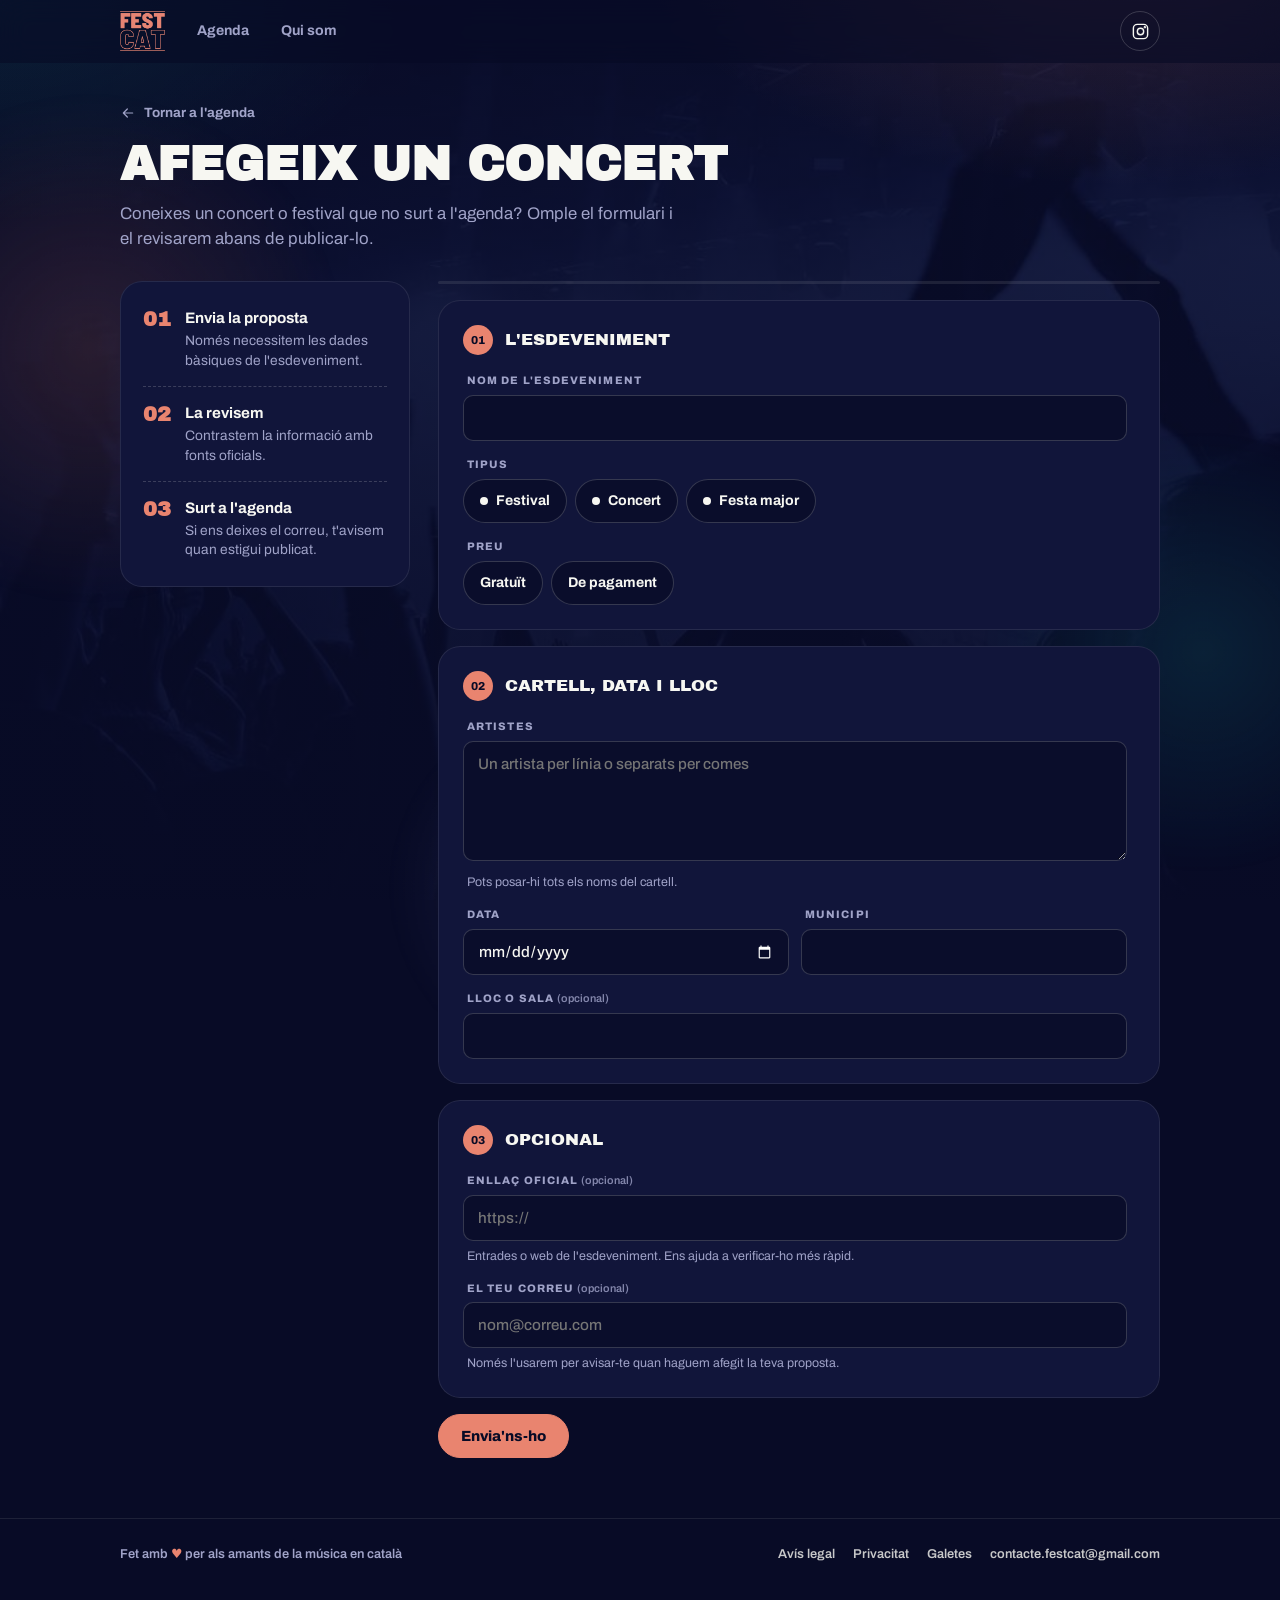
==== commit 28e9c294: "Add files via upload" ====
--- a/afegir.html
+++ b/afegir.html
@@ -10,321 +10,7 @@
 <link rel="preconnect" href="https://fonts.googleapis.com">
 <link rel="preconnect" href="https://fonts.gstatic.com" crossorigin>
 <link href="https://fonts.googleapis.com/css2?family=Archivo+Black&family=Archivo:wght@400;500;600;700;800&display=swap" rel="stylesheet">
-<style>
-:root{
-  --bg:#080b26;--surface:#11153a;--surface-2:#181d49;
-  --text:#f7f7f2;--muted:#a0a3c8;--line:rgba(247,247,242,.09);--line-2:rgba(247,247,242,.18);
-  /* Marca */
-  --coral:#e9846f;--cyan:#23ffeb;--lilac:#b9b6ff;
-  /* Un color per tipus d'esdeveniment: festival=corall, concert=turquesa, festa major=lila */
-  --r-s:10px;--r-m:16px;--r-l:22px;--hh:62px;
-  --font-display:'Archivo Black','Arial Black',sans-serif;--font-body:'Archivo',system-ui,sans-serif;
-  --bg-image:url([data-uri]); /* foto de concert (incrustada) */
-  --sy:0;
-}
-*{box-sizing:border-box}
-[hidden]{display:none!important}
-html{scroll-behavior:smooth;scroll-padding-top:calc(var(--hh) + 12px)}
-body{margin:0;color:var(--text);font-family:var(--font-body);line-height:1.45;-webkit-font-smoothing:antialiased;background:var(--bg);overflow-x:hidden}
-body::before{content:"";position:fixed;inset:-8% 0 0;z-index:-1;pointer-events:none;transform:translate3d(0,calc(var(--sy)*-.1px),0);
-  background:radial-gradient(55% 38% at 88% 0,rgba(233,132,111,.18),transparent 70%),radial-gradient(45% 32% at 0 8%,rgba(35,255,235,.08),transparent 70%),linear-gradient(rgba(8,11,38,.84),rgba(8,11,38,.94)),var(--bg-image) 50% 72%/cover no-repeat,var(--bg)}
-a{color:inherit}
-:focus-visible{outline:2px solid #fff;outline-offset:3px;border-radius:8px}
-.ico{flex:none;display:block}[data-ico]{display:inline-flex}
-.wrap{max-width:1080px;margin:0 auto;padding:0 20px 40px}
-.narrow{max-width:720px;margin-left:auto;margin-right:auto}
-
-/* Capçalera */
-header.top{position:sticky;top:0;z-index:50;background:rgba(8,11,38,.6);backdrop-filter:blur(14px);-webkit-backdrop-filter:blur(14px);border-bottom:1px solid transparent;transition:background .25s,border-color .25s}
-header.top.scrolled{background:rgba(8,11,38,.98);border-color:var(--line)}
-#prog{position:absolute;left:0;bottom:-1px;height:2px;width:100%;background:var(--coral);transform:scaleX(0);transform-origin:left}
-.top-inner{max-width:1080px;margin:0 auto;padding:0 20px;height:var(--hh);display:flex;align-items:center;gap:18px}
-.logo{height:40px;width:auto;display:block;flex:none}
-.nav{display:flex;align-items:center;gap:4px;flex:1}
-.nav a{font-weight:700;font-size:.88rem;text-decoration:none;color:var(--muted);padding:9px 14px;border-radius:999px;transition:.15s}
-.nav a:hover{color:var(--text)}.nav a.active{color:var(--text);background:var(--surface-2)}
-.nav .nav-add{display:none}
-.top-actions{display:flex;align-items:center;gap:8px;margin-left:auto}
-.top-link,.menu-btn{height:40px;border-radius:999px;border:1px solid var(--line-2);color:var(--text);display:inline-flex;align-items:center;justify-content:center;background:none;cursor:pointer;transition:.15s}
-.top-link{width:40px}.top-link:hover,.menu-btn:hover{background:var(--surface-2)}
-.menu-btn{display:none;gap:8px;padding:0 14px;font:800 .82rem var(--font-body)}
-@media(max-width:680px){
-  :root{--hh:56px}
-  .top-inner{padding:0 16px;gap:12px}.logo{height:36px}
-  .menu-btn{display:inline-flex}
-  .nav{display:none;position:absolute;left:0;right:0;top:100%;flex-direction:column;align-items:stretch;gap:2px;padding:8px 16px 14px;background:rgba(17,21,58,.98);border-bottom:1px solid var(--line)}
-  .nav.open{display:flex}.nav a{font-size:1rem;padding:14px;border-radius:var(--r-s)}
-  .nav .nav-add{display:block;color:var(--coral)}
-}
-
-.view{display:none}.view.active{display:block;animation:fade .35s ease}
-@keyframes fade{from{opacity:0;transform:translateY(6px)}to{opacity:1;transform:none}}
-
-/* Botons */
-.btn{display:inline-flex;align-items:center;justify-content:center;gap:8px;font:800 .92rem var(--font-body);text-decoration:none;background:var(--coral);color:var(--bg);border:1px solid var(--coral);border-radius:999px;padding:13px 22px;cursor:pointer;transition:transform .12s,filter .12s,background .15s}
-.btn:hover{filter:brightness(1.08);transform:translateY(-1px)}.btn:disabled{opacity:.55;cursor:default;transform:none}
-.btn.ghost{background:none;color:var(--text);border-color:var(--line-2)}.btn.ghost:hover{background:var(--surface-2);filter:none}
-
-/* Hero */
-.hero{display:grid;grid-template-columns:1.1fr .9fr;gap:48px;align-items:center;padding:52px 0 16px}
-.eyebrow{display:inline-flex;align-items:center;gap:10px;font-weight:800;font-size:.76rem;letter-spacing:.14em;text-transform:uppercase;color:var(--muted);margin-bottom:16px}
-.eq{display:inline-flex;gap:3px;align-items:flex-end;height:14px;color:var(--coral)}
-.eq i{width:3px;height:100%;background:currentColor;border-radius:2px;transform-origin:bottom;animation:eq 1s ease-in-out infinite}
-.eq i:nth-child(2){animation-delay:.25s}.eq i:nth-child(3){animation-delay:.5s}
-@keyframes eq{0%,100%{transform:scaleY(.3)}50%{transform:scaleY(1)}}
-.hero h1{font-family:var(--font-display);font-size:clamp(2rem,6.6vw,4.1rem);line-height:.98;text-transform:uppercase;margin:0 0 16px}
-.hero h1 .row{display:block}.hero h1 .hl{color:var(--coral)}
-@keyframes rise{to{opacity:1;transform:none}}
-.lead{color:var(--muted);font-size:clamp(.98rem,2.5vw,1.12rem);max-width:44ch;margin:0}
-.hero-cta{display:flex;flex-wrap:wrap;gap:10px;margin-top:24px}
-.stats{display:flex;flex-wrap:wrap;gap:14px 36px;margin-top:32px;padding-top:22px;border-top:1px solid var(--line)}
-.stat{background:none;border:0;padding:0;color:inherit;text-align:left;font:inherit}
-button.stat{cursor:pointer}button.stat:hover b{color:var(--coral)}
-.stat b{display:block;font-family:var(--font-display);font-size:2rem;line-height:1;transition:color .15s}
-.stat span{display:block;margin-top:6px;color:var(--muted);font-size:.68rem;font-weight:700;letter-spacing:.1em;text-transform:uppercase}
-.live{display:inline-flex;align-items:center;gap:8px;align-self:center;font-size:.78rem;font-weight:700;color:var(--muted)}
-.dot{width:8px;height:8px;border-radius:50%;background:#4ade80;animation:pulse 2s infinite}
-@keyframes pulse{0%{box-shadow:0 0 0 0 rgba(74,222,128,.5)}70%{box-shadow:0 0 0 8px rgba(74,222,128,0)}100%{box-shadow:0 0 0 0 rgba(74,222,128,0)}}
-.nextbox{background:var(--surface);border:1px solid var(--line);border-radius:var(--r-l);padding:20px;box-shadow:0 30px 70px -30px rgba(0,0,0,.6)}
-.next-label{font-size:.7rem;font-weight:800;letter-spacing:.14em;text-transform:uppercase;color:var(--muted)}
-.next-date{font-family:var(--font-display);font-size:1.25rem;text-transform:uppercase;margin:4px 0 14px}
-.next-item{display:block;text-decoration:none;padding:12px 14px;border-radius:var(--r-s);margin-top:8px;background:color-mix(in srgb,var(--c) 10%,transparent);border-left:3px solid var(--c)}
-.next-item b{display:block;font-size:.98rem}.next-item span{display:block;font-size:.8rem;color:var(--muted);margin-top:2px}
-.next-more{margin:12px 0 0;font-size:.8rem;color:var(--muted)}
-@media(max-width:860px){.hero{grid-template-columns:1fr;gap:0;padding:22px 0 0}.hero-side{display:none}.hero-cta.mob{display:flex}.eyebrow{margin-bottom:10px}.hero h1{margin-bottom:10px}.hero-cta{margin-top:14px;gap:8px;flex-wrap:nowrap}.hero-cta .btn{flex:1;padding:11px 10px;font-size:.84rem;white-space:nowrap}.stats{margin-top:16px;padding-top:14px;gap:10px 22px}.stat b{font-size:1.3rem}.stat span{font-size:.58rem;margin-top:4px}.live{font-size:.7rem}}
-
-/* Capçalera d'agenda */
-.block-head{display:flex;align-items:baseline;justify-content:space-between;gap:12px;margin:24px 0 14px}#agenda{scroll-margin-top:8px}
-.block-head h2{font-family:var(--font-display);font-size:clamp(1.4rem,5vw,1.9rem);text-transform:uppercase;line-height:1;margin:0}
-@media(max-width:860px){.block-head{margin:18px 0 12px}}
-
-/* Filtres */
-#filters-area{margin-bottom:4px}
-.frow{display:flex;flex-wrap:wrap;gap:10px;align-items:center}
-.ctl{position:relative;display:flex;align-items:center;gap:8px;height:44px;border:1px solid var(--line-2);border-radius:var(--r-s);background:var(--surface);padding:0 12px;min-width:0;transition:.15s;color:var(--text)}
-.ctl:hover{border-color:rgba(247,247,242,.35)}.ctl:focus-within{border-color:#fff}
-.ctl .pre{font-size:.64rem;font-weight:800;letter-spacing:.1em;text-transform:uppercase;color:var(--muted);flex:none}
-.ctl input,.ctl select,.ctl .val{flex:1;min-width:0;height:100%;border:0;background:none;color:var(--text);font:600 .9rem var(--font-body);outline:none;color-scheme:dark;text-align:left;padding:0;cursor:pointer;appearance:none;-webkit-appearance:none}
-.ctl .val{display:flex;align-items:center;justify-content:space-between;gap:6px}.ctl .val{overflow:hidden}.ctl .val span{overflow:hidden;text-overflow:ellipsis;white-space:nowrap}
-.ctl select{padding-right:18px}
-.ctl>[data-ico]{color:var(--muted);flex:none;pointer-events:none;transition:color .2s}.ctl.has>[data-ico]:first-child{color:var(--coral)}
-.ctl.search{flex:0 1 300px;cursor:text}.ctl.search input{cursor:text}.ctl.search input::-webkit-search-cancel-button{display:none}
-.ctl.search input::placeholder{color:var(--muted);font-weight:500}
-.ctl.sel{flex:1 1 0}@media(min-width:681px){.ctl.sel:last-child .pop{left:auto;right:0}}
-.fpanel{display:flex;gap:10px;flex:1 1 0;min-width:0}
-.fbtn{display:none;position:relative;height:44px;padding:0 14px;gap:8px;align-items:center;border:1px solid var(--line-2);border-radius:var(--r-s);background:var(--surface);color:var(--text);font:700 .86rem var(--font-body);cursor:pointer}
-.fbtn b{min-width:18px;height:18px;border-radius:9px;background:var(--coral);color:var(--bg);font-size:.7rem;display:grid;place-items:center;padding:0 5px}
-.chips{display:flex;gap:8px;margin:12px 0 0;overflow-x:auto;scrollbar-width:none;padding-bottom:2px}.chips::-webkit-scrollbar{display:none}
-.chip{flex:none;display:inline-flex;align-items:center;gap:7px;font:700 .82rem var(--font-body);background:none;color:var(--text);border:1px solid var(--line-2);border-radius:999px;padding:9px 15px;cursor:pointer;transition:.15s}
-.chip:hover{border-color:rgba(247,247,242,.4)}
-.chip.active{background:var(--text);color:var(--bg);border-color:var(--text)}
-.chip[data-type]::before{content:"";width:8px;height:8px;border-radius:50%;background:var(--c)}
-.chip[data-type].active{background:var(--c);border-color:var(--c);color:var(--bg)}.chip[data-type].active::before{background:var(--bg)}
-.mob-chips{display:none}.sep{flex:none;width:1px;background:var(--line-2);margin:4px 2px}
-.filter-bar{display:flex;align-items:center;justify-content:space-between;gap:10px;margin-top:10px}
-.filter-bar:has(.filter-result:empty):has([hidden]){display:none}
-.filter-result{color:var(--muted);font-size:.8rem;font-weight:600}
-.link-btn{background:none;border:0;padding:4px 0;color:var(--text);font:700 .82rem var(--font-body);cursor:pointer;text-decoration:underline;text-underline-offset:3px}
-.pop{position:absolute;z-index:40;top:calc(100% + 6px);left:0;min-width:100%;width:300px;max-height:340px;overflow:auto;background:var(--surface-2);border:1px solid var(--line-2);border-radius:var(--r-m);padding:6px;box-shadow:0 24px 60px -10px rgba(0,0,0,.7)}
-.pop .opt{display:flex;width:100%;align-items:center;justify-content:space-between;gap:10px;text-align:left;background:none;border:0;border-radius:8px;color:var(--text);font:600 .9rem var(--font-body);padding:10px 12px;cursor:pointer}
-.pop .opt:hover,.pop .opt.on{background:rgba(247,247,242,.09)}.pop .opt.on{color:var(--coral)}
-.pop .opt.prov{font-weight:800;font-size:.72rem;letter-spacing:.1em;text-transform:uppercase;color:var(--muted);margin-top:6px}.pop .opt.prov.on{color:var(--coral)}
-.pop .opt.mun{padding-left:22px}.pop .opt em{font-style:normal;font-size:.74rem;color:var(--muted)}
-#scrim{position:fixed;inset:0;z-index:39;background:rgba(0,0,0,.55)}
-@media(max-width:680px){
-  .ctl.search{flex:1 1 0}.fbtn{display:inline-flex}
-  .fpanel{display:none;order:3;flex:1 1 100%;flex-wrap:wrap}.fpanel.open{display:flex}.fpanel .ctl{flex:1 1 100%}.mob-chips{display:flex;flex-wrap:wrap;gap:8px;flex:1 1 100%}.chips .desk{display:none}
-  .ctl input,.ctl select,.ctl .val{font-size:16px}
-  .pop{position:fixed;left:0;right:0;bottom:0;top:auto;width:auto;max-height:70vh;border-radius:20px 20px 0 0;padding:10px 10px calc(14px + env(safe-area-inset-bottom))}
-  .chips{margin:10px -16px 0;padding:0 16px 2px}
-}
-
-/* Mesos */
-.month{margin-top:22px}
-.month-head{position:sticky;top:var(--hh);z-index:5;display:flex;align-items:baseline;justify-content:space-between;gap:12px;margin:0 0 10px;padding:10px 0;background:rgba(8,11,38,.9);backdrop-filter:blur(10px);-webkit-backdrop-filter:blur(10px);font-family:var(--font-display);font-size:1.1rem;text-transform:uppercase}
-.month-head em{font:600 .76rem var(--font-body);font-style:normal;text-transform:none;color:var(--muted)}
-.list{display:flex;flex-direction:column;gap:12px}
-
-/* Targetes: tot el color ve del tipus */
-.t-festival{--c:var(--coral)}.t-concert{--c:var(--cyan)}.t-festa{--c:var(--lilac)}
-.card{--bc:color-mix(in srgb,var(--c) 30%,transparent);--sw:78px;--nr:7px;position:relative;isolation:isolate;display:flex;min-width:0;border:1px solid transparent;border-radius:var(--r-m);transition:transform .25s,opacity .5s}
-.card::before{content:"";position:absolute;inset:-1px;z-index:-1;border-radius:inherit;border:1px solid var(--bc);background-origin:border-box;transition:border-color .2s;background:linear-gradient(110deg,color-mix(in srgb,var(--c) 10%,var(--surface)),var(--surface) 62%);-webkit-mask:radial-gradient(circle var(--nr) at var(--sw) 0,#0000 98%,#000),radial-gradient(circle var(--nr) at var(--sw) 100%,#0000 98%,#000);-webkit-mask-composite:source-in;mask:radial-gradient(circle var(--nr) at var(--sw) 0,#0000 98%,#000),radial-gradient(circle var(--nr) at var(--sw) 100%,#0000 98%,#000);mask-composite:intersect}
-.card::after{content:"";position:absolute;inset:-1px;border-radius:inherit;pointer-events:none;opacity:0;transition:opacity .25s;background:radial-gradient(260px circle at var(--mx,50%) var(--my,50%),color-mix(in srgb,var(--c) 16%,transparent),transparent 70%);-webkit-mask:radial-gradient(circle var(--nr) at var(--sw) 0,#0000 98%,#000),radial-gradient(circle var(--nr) at var(--sw) 100%,#0000 98%,#000);-webkit-mask-composite:source-in;mask:radial-gradient(circle var(--nr) at var(--sw) 0,#0000 98%,#000),radial-gradient(circle var(--nr) at var(--sw) 100%,#0000 98%,#000);mask-composite:intersect}
-@media(hover:hover){.card:hover{--bc:color-mix(in srgb,var(--c) 70%,transparent);transform:translateY(-2px)}.card:hover::after{opacity:1}}
-.reveal{opacity:0;transform:translateY(16px)}.reveal.in{opacity:1;transform:none}
-.stub{position:relative;z-index:1;flex:0 0 78px;display:flex;flex-direction:column;align-items:center;justify-content:center;gap:2px;padding:14px 0;color:var(--c);line-height:1;background:color-mix(in srgb,var(--c) 14%,transparent);border-right:2px dashed color-mix(in srgb,var(--c) 40%,transparent);border-radius:calc(var(--r-m) - 1px) 0 0 calc(var(--r-m) - 1px);-webkit-mask:radial-gradient(circle var(--nr) at calc(100% - 1px) -1px,#0000 98%,#000),radial-gradient(circle var(--nr) at calc(100% - 1px) calc(100% + 1px),#0000 98%,#000);-webkit-mask-composite:source-in;mask:radial-gradient(circle var(--nr) at calc(100% - 1px) -1px,#0000 98%,#000),radial-gradient(circle var(--nr) at calc(100% - 1px) calc(100% + 1px),#0000 98%,#000);mask-composite:intersect}
-.nt,.nb{position:absolute;z-index:2;pointer-events:none;width:calc(var(--nr)*2);height:calc(var(--nr)*2);left:calc(var(--sw) - 1px - var(--nr));border:1px solid var(--bc);border-radius:50%;transition:border-color .2s}
-.nt{top:calc(-1px - var(--nr));clip-path:inset(50% 0 0 0)}.nb{bottom:calc(-1px - var(--nr));clip-path:inset(0 0 50% 0)}
-.stub .wd,.stub .mon{font-size:.64rem;font-weight:800;letter-spacing:.12em;text-transform:uppercase}
-.stub .day{font-family:var(--font-display);font-size:2.1rem;color:var(--text);margin:4px 0 3px}
-.content{flex:1;min-width:0;display:flex;align-items:center;gap:28px;padding:16px 20px}
-.main{flex:1;min-width:0}
-.tags{display:flex;flex-wrap:wrap;align-items:center;gap:6px 10px;margin-bottom:8px}
-.tag{font-size:.62rem;font-weight:800;letter-spacing:.12em;text-transform:uppercase;padding:4px 9px;border-radius:6px;background:var(--c);color:var(--bg)}
-.when{font-size:.74rem;font-weight:700;color:var(--c)}
-.title{font-family:var(--font-display);text-transform:uppercase;font-size:clamp(1.12rem,3.4vw,1.45rem);line-height:1.1;margin:0;overflow-wrap:anywhere}
-.artists{margin:7px 0 0;color:var(--muted);font-size:.92rem;line-height:1.4}
-.side{flex:none;width:250px;display:flex;flex-direction:column;gap:12px}
-.meta{display:flex;flex-direction:column;gap:6px;min-width:0}.side.row{flex-direction:row;align-items:center;justify-content:space-between;gap:12px}.side.row .meta{flex:1}.side.row .abtn.sq{flex:none}
-.mi{display:flex;align-items:flex-start;gap:8px;font-size:.86rem;font-weight:600;text-decoration:none;color:var(--text);min-width:0}
-.mi svg{color:var(--c);margin-top:2px}.mi span{min-width:0;overflow-wrap:anywhere}
-a.mi:hover span{text-decoration:underline}
-.acts{display:flex;gap:8px}
-.abtn{display:inline-flex;align-items:center;justify-content:center;gap:8px;height:40px;padding:0 16px;border-radius:999px;border:1px solid color-mix(in srgb,var(--c) 55%,transparent);color:var(--c);background:none;text-decoration:none;font:800 .8rem var(--font-body);transition:.15s;white-space:nowrap}
-.abtn:hover{background:var(--c);color:var(--bg)}.abtn.sq{width:40px;padding:0}
-@media(max-width:720px){
-  .card{--sw:58px;--nr:6px}.stub{flex-basis:58px}.stub .day{font-size:1.6rem}
-  .content{flex-direction:column;align-items:stretch;gap:12px;padding:14px 14px 14px 16px}
-  .side{width:auto;gap:10px}.meta{gap:5px}.acts .abtn:not(.sq){flex:1}
-}
-
-/* Passats */
-.past-toggle{width:100%;margin-top:34px;background:none;border:1px solid var(--line-2);color:var(--muted);font:700 .88rem var(--font-body);padding:14px 18px;border-radius:var(--r-m);cursor:pointer;display:flex;align-items:center;justify-content:center;gap:8px;transition:.15s}
-.past-toggle:hover{color:var(--text);background:var(--surface)}.past-toggle .ico{transition:transform .2s}.past-toggle.open .ico{transform:rotate(180deg)}
-#past-content{display:none;margin-top:10px;filter:grayscale(.9);opacity:.55}#past-content.open{display:block}
-
-/* Vistes interiors */
-.page-head{padding:40px 0 8px}
-.back{display:inline-flex;align-items:center;gap:8px;color:var(--muted);font-weight:700;font-size:.84rem;text-decoration:none;margin-bottom:18px}.back:hover{color:var(--text)}
-.page-head h1{font-family:var(--font-display);font-size:clamp(1.9rem,7vw,3rem);line-height:1;text-transform:uppercase;margin:0 0 14px}
-.page-head p{color:var(--muted);font-size:1.05rem;margin:0;max-width:56ch}
-.panel{background:var(--surface);border:1px solid var(--line);border-radius:var(--r-l);padding:24px;margin-top:16px}
-.panel h3{font-family:var(--font-display);text-transform:uppercase;font-size:1.05rem;margin:0 0 12px;color:var(--coral)}
-.panel p{margin:0 0 14px}.panel p:last-child{margin:0}.panel .muted{color:var(--muted)}
-.btn-row{display:flex;flex-wrap:wrap;gap:10px;margin-top:18px}
-.form{margin-top:24px}.field{margin-bottom:16px}
-.field label{display:block;margin:0 0 6px 4px;color:var(--muted);font-size:.68rem;font-weight:800;letter-spacing:.1em;text-transform:uppercase}
-.field label .opt{text-transform:none;letter-spacing:0;font-weight:600;opacity:.8}
-.field input,.field select,.field textarea{width:100%;height:46px;border:1px solid var(--line-2);border-radius:var(--r-s);background:var(--surface);color:var(--text);padding:0 14px;font:500 .95rem var(--font-body);outline:none;transition:.15s;color-scheme:dark}
-.field textarea{height:auto;min-height:120px;padding:12px 14px;resize:vertical;line-height:1.4}
-.field input:focus,.field select:focus,.field textarea:focus{border-color:#fff;box-shadow:0 0 0 3px rgba(255,255,255,.1)}
-.field .invalid{border-color:var(--coral);box-shadow:0 0 0 3px rgba(233,132,111,.15)}
-.hint{margin:6px 4px 0;color:var(--muted);font-size:.78rem}
-.row2{display:grid;grid-template-columns:1fr 1fr;gap:12px}@media(max-width:480px){.row2{grid-template-columns:1fr}.field input,.field select,.field textarea{font-size:16px}}
-.hp{position:absolute;left:-9999px;width:1px;height:1px;overflow:hidden}
-.form-status{margin:14px 0 0;font-weight:600;font-size:.9rem}.form-status.error{color:var(--coral)}.form-actions{margin-top:22px}
-.loading,.empty{color:var(--muted);font-weight:600;padding:28px 0;text-align:center}
-.notice{background:var(--surface);border:1px solid var(--line);border-left:4px solid var(--coral);border-radius:var(--r-m);padding:22px}
-.notice h3{font-family:var(--font-display);text-transform:uppercase;font-size:1.05rem;margin:0 0 8px}.notice p{margin:0 0 16px;color:var(--muted)}
-.skel{height:120px;border-radius:var(--r-m);background:linear-gradient(90deg,var(--surface) 25%,var(--surface-2) 50%,var(--surface) 75%) 0 0/200% 100%;animation:sh 1.4s linear infinite;margin-bottom:12px}
-@keyframes sh{to{background-position:-200% 0}}
-#to-top{position:fixed;right:16px;bottom:calc(16px + env(safe-area-inset-bottom));z-index:30;width:46px;height:46px;border-radius:50%;border:1px solid var(--line-2);background:rgba(17,21,58,.92);backdrop-filter:blur(8px);color:var(--text);display:grid;place-items:center;cursor:pointer;opacity:0;transform:translateY(12px);pointer-events:none;transition:.25s}
-#to-top.show{opacity:1;transform:none;pointer-events:auto}#to-top .ico{transform:rotate(180deg)}
-
-footer{border-top:1px solid var(--line);margin-top:20px}
-.foot{max-width:1080px;margin:0 auto;padding:26px 20px 40px;display:flex;justify-content:space-between;align-items:center;flex-wrap:wrap;gap:12px 24px;color:var(--muted);font-size:.8rem;font-weight:600}
-.foot a{color:var(--text);text-decoration:none;opacity:.8}.foot a:hover{opacity:1;text-decoration:underline}
-.foot-links{display:flex;flex-wrap:wrap;gap:8px 18px}
-
-/* ===== MOVIMENT (només transform i opacity; tot lligat a scroll o a accions) ===== */
-:root{--ease:cubic-bezier(.16,1,.3,1)}
-.hero{position:relative}
-.hero::before{content:"";position:absolute;inset:-60px -20px;z-index:-1;pointer-events:none;background:radial-gradient(420px circle at var(--hx,72%) var(--hy,30%),rgba(233,132,111,.10),transparent 70%)}
-.hero-copy{translate:0 calc(var(--hp,0)*-36px)}
-.hero-side{display:flex;flex-direction:column;gap:20px;min-width:0;translate:0 calc(var(--hp,0)*-64px)}.hero-cta.desk{margin:0;justify-content:center}.hero-cta.desk .btn{flex:1}.hero-cta.mob{display:none}
-.enter{opacity:0;transform:translateY(16px);animation:rise .8s var(--ease) calc(var(--d,0)*1ms) forwards}
-.m{display:inline-block;overflow:hidden;vertical-align:top;padding-bottom:.12em;margin-bottom:-.12em}
-.w{display:inline-block;transform:translateY(112%);animation:wup .9s var(--ease) calc(var(--i)*80ms + 150ms) forwards}
-@keyframes wup{to{transform:none}}
-.tm{display:inline-block;overflow:hidden;vertical-align:bottom;padding-bottom:.2em;margin-bottom:-.2em}
-.tw{display:inline-block;transform:translateY(118%);transition:transform .6s var(--ease)}
-.tm.in .tw{transform:none}
-.card .main>*{opacity:0;transform:translateY(8px);transition:opacity .4s var(--ease),transform .5s var(--ease)}
-.card.in .main>*{opacity:1;transform:none}
-.card.in .main>:nth-child(2){transition-delay:.06s}.card.in .main>:nth-child(3){transition-delay:.12s}
-.stub .day{overflow:hidden;padding:0 2px}
-.dn{display:inline-block;transform:translateY(118%);transition:transform .6s var(--ease) .1s}
-.card.in .dn{transform:none}
-.noanim .reveal,.noanim .main>*,.noanim .dn,.noanim .tw{opacity:1;transform:none;transition:none}
-.when.now::before{content:"";display:inline-block;width:6px;height:6px;border-radius:50%;background:currentColor;margin-right:6px;vertical-align:middle;animation:blip 1.6s ease-in-out infinite}
-@keyframes blip{50%{transform:scale(.5);opacity:.5}}
-.chip,.btn,.abtn,.fbtn,.top-link{transition-property:transform,background,border-color,color,filter,translate,opacity}
-.chip:active,.btn:active,.abtn:active,.fbtn:active,.top-link:active{transform:scale(.97)}
-.btn{transition-duration:.15s}.btn,.abtn{will-change:translate}
-/* Franja de títols que es mou amb el scroll */
-.strip{margin:26px -20px 0;overflow:hidden;padding:4px 0;-webkit-mask-image:linear-gradient(90deg,transparent,#000 10%,#000 90%,transparent);mask-image:linear-gradient(90deg,transparent,#000 10%,#000 90%,transparent)}
-.strip-row{display:flex;align-items:center;width:max-content;margin-left:-400px;font-family:var(--font-display);text-transform:uppercase;font-size:clamp(2rem,9vw,4.2rem);line-height:1.12;white-space:nowrap;color:transparent;--sc:rgba(35,255,235,.4);--scb:rgba(35,255,235,.9);-webkit-text-stroke:1.5px var(--sc)}
-.strip-row+.strip-row{--sc:rgba(233,132,111,.62);--scb:rgba(233,132,111,.95)}
-.strip-row span[data-eid]{cursor:pointer;transition:-webkit-text-stroke-color .2s}.strip-row span[data-eid]:hover{-webkit-text-stroke-color:var(--scb)}
-@media(hover:hover){.strip:hover .run{animation-play-state:paused}}
-.strip-row i{flex:none;width:.24em;height:.24em;border-radius:50%;background:transparent;border:1.5px solid var(--sc)}
-.run{display:flex;align-items:center;animation:drift 70s linear infinite}.grp>*{margin-right:.5em}.strip-row+.strip-row .run{animation-direction:reverse}
-@keyframes drift{to{transform:translate3d(-50%,0,0)}}
-@media(max-width:860px){.strip{margin:18px -20px 0}}
-/* Moviment que continua: llum que recorre els títols, deriva suau, targeta enfocada */
-.hero h1 .row{transform:skewX(var(--vsk,0deg));transform-origin:left bottom}
-.hero h1 .row:not(.hl){translate:calc(var(--hp,0)*-26px) 0}.hero h1 .hl{translate:calc(var(--hp,0)*26px) 0}
-.block-head h2 .tm,.month-head .tm{transform:skewX(var(--vsk,0deg));transform-origin:left bottom}
-@media(max-width:860px){.hero h1 .row:not(.hl){translate:calc(var(--hp,0)*-14px) 0}.hero h1 .hl{translate:none}}
-.nextbox.enter{animation:rise .8s var(--ease) calc(var(--d,0)*1ms) forwards,sway 9s ease-in-out 1.6s infinite alternate}
-@keyframes sway{from{rotate:-.6deg}to{rotate:.6deg}}
-.card{transition:transform .25s,opacity .5s,filter .4s}
-.card.focus{--bc:color-mix(in srgb,var(--c) 75%,transparent);filter:drop-shadow(0 16px 22px color-mix(in srgb,var(--c) 26%,transparent))}
-.stub .day,.stub .dn{transition:color .35s}.card.focus .stub .day{color:var(--c)}
-.chip.bounce{animation:popc .35s var(--ease)}@keyframes popc{40%{transform:scale(1.08)}}
-.fbtn b.bump{animation:popc .4s var(--ease)}
-.swap{animation:swapin .3s var(--ease)}@keyframes swapin{from{opacity:.35;transform:translateY(6px)}}
-.abtn svg{transition:translate .2s var(--ease)}@media(hover:hover){.abtn:hover svg{translate:2px -2px}.abtn.sq:hover svg{translate:none;rotate:-8deg}}
-.nav a{position:relative}.nav a::after{content:"";position:absolute;left:16px;right:16px;bottom:4px;height:2px;border-radius:2px;background:var(--coral);transform:scaleX(0);transition:transform .3s var(--ease)}.nav a:hover::after{transform:scaleX(.5)}.nav a.active::after{transform:scaleX(1)}
-@media(max-width:680px){.nav a::after{display:none}}
-.card.pulse::after{--mx:50%;--my:50%;background:radial-gradient(80% 160% at 50% 50%,color-mix(in srgb,var(--c) 34%,transparent),transparent 75%);animation:flash 1.4s ease-out}
-@keyframes flash{0%{opacity:0}20%{opacity:1}100%{opacity:0}}
-/* Pàgines interiors */
-.page-head{padding:40px 0 8px;max-width:760px}.page-head .eyebrow{margin-bottom:14px}
-.about{display:grid;grid-template-columns:1fr 1fr;gap:16px;margin-top:22px;align-items:start}
-.about .panel{margin:0;position:relative;padding:28px}.about .panel p{color:rgba(247,247,242,.86)}.about .panel p strong{color:var(--text)}
-.num{position:absolute;top:20px;right:24px;font-family:var(--font-display);font-size:2.6rem;line-height:1;color:transparent;-webkit-text-stroke:1.2px rgba(247,247,242,.22)}
-.tiles{display:grid;gap:10px;margin-top:22px}
-.tile{display:flex;align-items:center;gap:14px;padding:14px 16px;border:1px solid var(--line-2);border-radius:var(--r-m);background:rgba(8,11,38,.4);text-decoration:none;transition:transform .2s var(--ease),border-color .2s,background .2s}
-.tile>[data-ico]{color:var(--coral)}.tile>span{flex:1;min-width:0}.tile b{display:block;font-size:.95rem}.tile small{display:block;color:var(--muted);font-size:.8rem;overflow-wrap:anywhere}
-.tile .go{color:var(--muted);transition:translate .2s var(--ease),color .2s}
-@media(hover:hover){.tile:hover{transform:translateY(-2px);border-color:rgba(233,132,111,.6);background:rgba(233,132,111,.08)}.tile:hover .go{translate:3px -3px;color:var(--coral)}}
-.addgrid{display:grid;grid-template-columns:290px 1fr;gap:28px;margin-top:22px;align-items:start}
-.steps{position:sticky;top:calc(var(--hh) + 20px);padding:10px 22px;border:1px solid var(--line);border-radius:var(--r-l);background:var(--surface)}
-.step{display:flex;gap:14px;padding:16px 0}.step+.step{border-top:1px dashed var(--line-2)}
-.step b{font-family:var(--font-display);font-size:1.3rem;color:var(--coral);line-height:1.1}
-.step span{font-size:.86rem;color:var(--muted);line-height:1.4}.step strong{display:block;color:var(--text);font-size:.95rem;margin-bottom:2px}
-.grp{margin:0 0 16px;padding:24px;border:1px solid var(--line);border-radius:var(--r-l);background:var(--surface);min-width:0}
-.grp legend{float:left;width:100%;display:flex;align-items:center;gap:12px;margin:0 0 18px;padding:0;font-family:var(--font-display);text-transform:uppercase;font-size:1.05rem}.grp legend+*{clear:both}
-.grp legend b{display:grid;place-items:center;width:30px;height:30px;border-radius:50%;background:var(--coral);color:var(--bg);font:800 .72rem var(--font-body)}
-.grp>.field:last-child{margin-bottom:0}
-.grp .field input,.grp .field select,.grp .field textarea{background:rgba(8,11,38,.7)}
-.seg{display:flex;flex-wrap:wrap;gap:8px}.field .segopt{position:relative;--c:#f7f7f2;display:block;margin:0;font-size:1rem;letter-spacing:0;text-transform:none;color:var(--text);font-weight:400}.segopt input{position:absolute;inset:0;opacity:0;cursor:pointer;margin:0}
-.segopt span{display:inline-flex;align-items:center;gap:8px;padding:11px 16px;border:1px solid var(--line-2);border-radius:999px;font-weight:700;font-size:.88rem;background:rgba(8,11,38,.7);transition:background .2s,color .2s,border-color .2s,transform .2s var(--ease)}
-.sd{width:8px;height:8px;border-radius:50%;background:var(--c)}
-@media(hover:hover){.segopt:hover span{border-color:var(--c)}}
-.segopt input:checked+span{background:var(--c);color:var(--bg);border-color:var(--c);transform:scale(1.03)}.segopt input:checked+span .sd{background:var(--bg)}
-.segopt input:focus-visible+span{outline:2px solid #fff;outline-offset:2px}
-.seg.invalid{outline:1px solid var(--coral);outline-offset:5px;border-radius:12px}
-.form{margin:0}.form-actions{display:flex;flex-wrap:wrap;align-items:center;gap:14px;margin-top:6px}.form-status{margin:0}
-.success{margin:0;text-align:center;padding:44px 24px}.success .btn-row{justify-content:center}
-.okmark{width:64px;height:64px;margin:0 auto 16px;display:block;fill:none;stroke:var(--coral);stroke-width:2.5;stroke-linecap:round;stroke-linejoin:round}
-.okmark circle{stroke-dasharray:151;stroke-dashoffset:151;animation:draw .8s var(--ease) forwards}.okmark path{stroke-dasharray:40;stroke-dashoffset:40;animation:draw .5s .5s var(--ease) forwards}
-@keyframes draw{to{stroke-dashoffset:0}}
-@media(max-width:860px){.about{grid-template-columns:1fr}.about .panel{padding:22px}.addgrid{grid-template-columns:1fr;gap:16px}.steps{position:static;display:flex;padding:14px 8px}.step{flex:1;flex-direction:column;gap:6px;padding:0 10px;text-align:left}.step+.step{border-top:0;border-left:1px dashed var(--line-2)}.step span{font-size:0;line-height:0}.step strong{font-size:.8rem;line-height:1.25;margin:0}.step b{font-size:1.1rem}.grp{padding:20px 18px}}
-/* Moviment ambiental i micro-interaccions per tota la web */
-.orb{position:fixed;z-index:-1;pointer-events:none;border-radius:50%;will-change:transform}
-.orb.a{width:46vmax;height:46vmax;left:-16vmax;top:6vh;background:radial-gradient(circle,rgba(233,132,111,.15),transparent 62%);animation:orbA 36s ease-in-out infinite alternate}
-.orb.b{width:40vmax;height:40vmax;right:-14vmax;top:44vh;background:radial-gradient(circle,rgba(35,255,235,.09),transparent 62%);animation:orbB 44s ease-in-out infinite alternate}
-.orb.c{width:34vmax;height:34vmax;left:28vw;bottom:-16vmax;background:radial-gradient(circle,rgba(185,182,255,.10),transparent 62%);animation:orbC 50s ease-in-out infinite alternate}
-@keyframes orbA{to{transform:translate3d(22vw,12vh,0) scale(1.15)}}@keyframes orbB{to{transform:translate3d(-24vw,-14vh,0) scale(1.2)}}@keyframes orbC{to{transform:translate3d(-20vw,-10vh,0) scale(1.15)}}
-#glow{position:fixed;z-index:-1;left:0;top:0;width:520px;height:520px;margin:-260px 0 0 -260px;border-radius:50%;pointer-events:none;opacity:0;transition:opacity .5s;background:radial-gradient(circle,rgba(233,132,111,.14),transparent 65%);will-change:transform}
-body.has-pointer #glow{opacity:1}
-.btn{position:relative;overflow:hidden}
-.btn:not(.ghost)::after{content:"";position:absolute;inset:0;background:linear-gradient(100deg,transparent 30%,rgba(255,255,255,.38) 50%,transparent 70%);transform:translateX(-130%);pointer-events:none}
-@media(hover:hover){.btn:not(.ghost):hover::after{transform:translateX(130%);transition:transform .8s var(--ease)}}
-.logo{transition:scale .3s var(--ease),rotate .3s var(--ease)}header.top.scrolled .logo{scale:.88}.brand:hover .logo{rotate:-5deg}
-.card .stub{opacity:0;translate:-14px 0;transition:opacity .5s var(--ease),translate .6s var(--ease)}.card.in .stub{opacity:1;translate:none}
-.noanim .stub{opacity:1;translate:none;transition:none}
-.heart{display:inline-block;color:var(--coral);animation:beat 1.8s ease-in-out infinite}
-@keyframes beat{0%,100%{transform:scale(1)}15%{transform:scale(1.28)}30%{transform:scale(1)}45%{transform:scale(1.18)}}
-.field:focus-within>label{color:var(--text)}
-.fprog{height:3px;border-radius:3px;background:var(--line);overflow:hidden;margin:0 0 16px}
-.fprog i{display:block;height:100%;background:var(--coral);transform-origin:left;transform:scaleX(var(--fp,0));transition:transform .5s var(--ease)}
-.grp legend b{transition:background .3s,transform .3s var(--ease)}.grp legend b.ok{background:var(--text);font-size:0;transform:scale(1.1)}.grp legend b.ok::after{content:"✓";font-size:.85rem;color:var(--bg)}
-.about-stats{margin-top:24px;max-width:520px}
-@media(prefers-reduced-motion:reduce){*,*::before,*::after{animation:none!important;transition:none!important;scroll-behavior:auto!important}.reveal,.enter,.w,.tw,.dn,.card .main>*,.card .stub{opacity:1;transform:none;translate:none}.okmark circle,.okmark path{stroke-dashoffset:0}.hero-copy,.hero-side,.hero h1 .row,.hero h1 .hl{translate:none}.hero h1 .row,.block-head h2 .tm,.month-head .tm{transform:none}}
-</style>
+<link rel="stylesheet" href="styles.css">
 </head>
 <body data-page="afegir">
 <div class="orb a"></div><div class="orb b"></div><div class="orb c"></div><div id="glow"></div>
--- a/styles.css
+++ b/styles.css
@@ -0,0 +1,316 @@
+/* FEST CAT · full d'estils compartit per index, qui-som i afegir */
+:root{
+  --bg:#080b26;--surface:#11153a;--surface-2:#181d49;
+  --text:#f7f7f2;--muted:#a0a3c8;--line:rgba(247,247,242,.09);--line-2:rgba(247,247,242,.18);
+  /* Marca */
+  --coral:#e9846f;--cyan:#23ffeb;--lilac:#b9b6ff;
+  /* Un color per tipus d'esdeveniment: festival=corall, concert=turquesa, festa major=lila */
+  --r-s:10px;--r-m:16px;--r-l:22px;--hh:62px;
+  --font-display:'Archivo Black','Arial Black',sans-serif;--font-body:'Archivo',system-ui,sans-serif;
+  --bg-image:url([data-uri]); /* foto de concert (incrustada) */
+  --sy:0;
+}
+*{box-sizing:border-box}
+[hidden]{display:none!important}
+html{scroll-behavior:smooth;scroll-padding-top:calc(var(--hh) + 12px)}
+body{margin:0;color:var(--text);font-family:var(--font-body);line-height:1.45;-webkit-font-smoothing:antialiased;background:var(--bg);overflow-x:hidden}
+body::before{content:"";position:fixed;inset:-8% 0 0;z-index:-1;pointer-events:none;transform:translate3d(0,calc(var(--sy)*-.1px),0);
+  background:radial-gradient(55% 38% at 88% 0,rgba(233,132,111,.18),transparent 70%),radial-gradient(45% 32% at 0 8%,rgba(35,255,235,.08),transparent 70%),linear-gradient(rgba(8,11,38,.84),rgba(8,11,38,.94)),var(--bg-image) 50% 72%/cover no-repeat,var(--bg)}
+a{color:inherit}
+:focus-visible{outline:2px solid #fff;outline-offset:3px;border-radius:8px}
+.ico{flex:none;display:block}[data-ico]{display:inline-flex}
+.wrap{max-width:1080px;margin:0 auto;padding:0 20px 40px}
+.narrow{max-width:720px;margin-left:auto;margin-right:auto}
+
+/* Capçalera */
+header.top{position:sticky;top:0;z-index:50;background:rgba(8,11,38,.6);backdrop-filter:blur(14px);-webkit-backdrop-filter:blur(14px);border-bottom:1px solid transparent;transition:background .25s,border-color .25s}
+header.top.scrolled{background:rgba(8,11,38,.98);border-color:var(--line)}
+#prog{position:absolute;left:0;bottom:-1px;height:2px;width:100%;background:var(--coral);transform:scaleX(0);transform-origin:left}
+.top-inner{max-width:1080px;margin:0 auto;padding:0 20px;height:var(--hh);display:flex;align-items:center;gap:18px}
+.logo{height:40px;width:auto;display:block;flex:none}
+.nav{display:flex;align-items:center;gap:4px;flex:1}
+.nav a{font-weight:700;font-size:.88rem;text-decoration:none;color:var(--muted);padding:9px 14px;border-radius:999px;transition:.15s}
+.nav a:hover{color:var(--text)}.nav a.active{color:var(--text);background:var(--surface-2)}
+.nav .nav-add{display:none}
+.top-actions{display:flex;align-items:center;gap:8px;margin-left:auto}
+.top-link,.menu-btn{height:40px;border-radius:999px;border:1px solid var(--line-2);color:var(--text);display:inline-flex;align-items:center;justify-content:center;background:none;cursor:pointer;transition:.15s}
+.top-link{width:40px}.top-link:hover,.menu-btn:hover{background:var(--surface-2)}
+.menu-btn{display:none;gap:8px;padding:0 14px;font:800 .82rem var(--font-body)}
+@media(max-width:680px){
+  :root{--hh:56px}
+  .top-inner{padding:0 16px;gap:12px}.logo{height:36px}
+  .menu-btn{display:inline-flex}
+  .nav{display:none;position:absolute;left:0;right:0;top:100%;flex-direction:column;align-items:stretch;gap:2px;padding:8px 16px 14px;background:rgba(17,21,58,.98);border-bottom:1px solid var(--line)}
+  .nav.open{display:flex}.nav a{font-size:1rem;padding:14px;border-radius:var(--r-s)}
+  .nav .nav-add{display:block;color:var(--coral)}
+}
+
+.view{display:none}.view.active{display:block;animation:fade .35s ease}
+@keyframes fade{from{opacity:0;transform:translateY(6px)}to{opacity:1;transform:none}}
+
+/* Botons */
+.btn{display:inline-flex;align-items:center;justify-content:center;gap:8px;font:800 .92rem var(--font-body);text-decoration:none;background:var(--coral);color:var(--bg);border:1px solid var(--coral);border-radius:999px;padding:13px 22px;cursor:pointer;transition:transform .12s,filter .12s,background .15s}
+.btn:hover{filter:brightness(1.08);transform:translateY(-1px)}.btn:disabled{opacity:.55;cursor:default;transform:none}
+.btn.ghost{background:none;color:var(--text);border-color:var(--line-2)}.btn.ghost:hover{background:var(--surface-2);filter:none}
+
+/* Hero */
+.hero{display:grid;grid-template-columns:1.1fr .9fr;gap:48px;align-items:center;padding:52px 0 16px}
+.eyebrow{display:inline-flex;align-items:center;gap:10px;font-weight:800;font-size:.76rem;letter-spacing:.14em;text-transform:uppercase;color:var(--muted);margin-bottom:16px}
+a.eyebrow{text-decoration:none;transition:color .2s}a.eyebrow:hover{color:var(--text)}
+.lnk{color:var(--text);text-decoration:underline;text-decoration-color:var(--coral);text-underline-offset:3px;transition:color .2s}.lnk:hover{color:var(--coral)}
+.eq{display:inline-flex;gap:3px;align-items:flex-end;height:14px;color:var(--coral)}
+.eq i{width:3px;height:100%;background:currentColor;border-radius:2px;transform-origin:bottom;animation:eq 1s ease-in-out infinite}
+.eq i:nth-child(2){animation-delay:.25s}.eq i:nth-child(3){animation-delay:.5s}
+@keyframes eq{0%,100%{transform:scaleY(.3)}50%{transform:scaleY(1)}}
+.hero h1{font-family:var(--font-display);font-size:clamp(2rem,6.6vw,4.1rem);line-height:.98;text-transform:uppercase;margin:0 0 16px}
+.hero h1 .row{display:block}.hero h1 .hl{color:var(--coral)}
+@keyframes rise{to{opacity:1;transform:none}}
+.lead{color:var(--muted);font-size:clamp(.98rem,2.5vw,1.12rem);max-width:44ch;margin:0}
+.hero-cta{display:flex;flex-wrap:wrap;gap:10px;margin-top:24px}
+.stats{display:flex;flex-wrap:wrap;gap:14px 36px;margin-top:32px;padding-top:22px;border-top:1px solid var(--line)}
+.stat{background:none;border:0;padding:0;color:inherit;text-align:left;font:inherit}
+button.stat{cursor:pointer}button.stat:hover b{color:var(--coral)}
+.stat b{display:block;font-family:var(--font-display);font-size:2rem;line-height:1;transition:color .15s}
+.stat span{display:block;margin-top:6px;color:var(--muted);font-size:.68rem;font-weight:700;letter-spacing:.1em;text-transform:uppercase}
+.live{display:inline-flex;align-items:center;gap:8px;align-self:center;font-size:.78rem;font-weight:700;color:var(--muted)}
+.dot{width:8px;height:8px;border-radius:50%;background:#4ade80;animation:pulse 2s infinite}
+@keyframes pulse{0%{box-shadow:0 0 0 0 rgba(74,222,128,.5)}70%{box-shadow:0 0 0 8px rgba(74,222,128,0)}100%{box-shadow:0 0 0 0 rgba(74,222,128,0)}}
+.nextbox{background:var(--surface);border:1px solid var(--line);border-radius:var(--r-l);padding:20px;box-shadow:0 30px 70px -30px rgba(0,0,0,.6)}
+.next-label{font-size:.7rem;font-weight:800;letter-spacing:.14em;text-transform:uppercase;color:var(--muted)}
+.next-date{font-family:var(--font-display);font-size:1.25rem;text-transform:uppercase;margin:4px 0 14px}
+.next-item{display:block;text-decoration:none;padding:12px 14px;border-radius:var(--r-s);margin-top:8px;background:color-mix(in srgb,var(--c) 10%,transparent);border-left:3px solid var(--c)}
+.next-item b{display:block;font-size:.98rem}.next-item span{display:block;font-size:.8rem;color:var(--muted);margin-top:2px}
+.next-more{margin:12px 0 0;font-size:.8rem;color:var(--muted)}
+@media(max-width:860px){.hero{grid-template-columns:1fr;gap:0;padding:22px 0 0}.hero-side{display:none}.hero-cta.mob{display:flex}.eyebrow{margin-bottom:10px}.hero h1{margin-bottom:10px}.hero-cta{margin-top:14px;gap:8px;flex-wrap:nowrap}.hero-cta .btn{flex:1;padding:11px 10px;font-size:.84rem;white-space:nowrap}.stats{margin-top:16px;padding-top:14px;gap:10px 22px}.stat b{font-size:1.3rem}.stat span{font-size:.58rem;margin-top:4px}.live{font-size:.7rem}}
+
+/* Capçalera d'agenda */
+.block-head{display:flex;align-items:baseline;justify-content:space-between;gap:12px;margin:24px 0 14px}#agenda{scroll-margin-top:8px}
+.block-head h2{font-family:var(--font-display);font-size:clamp(1.4rem,5vw,1.9rem);text-transform:uppercase;line-height:1;margin:0}
+@media(max-width:860px){.block-head{margin:18px 0 12px}}
+
+/* Filtres */
+#filters-area{margin-bottom:4px}
+.frow{display:flex;flex-wrap:wrap;gap:10px;align-items:center}
+.ctl{position:relative;display:flex;align-items:center;gap:8px;height:44px;border:1px solid var(--line-2);border-radius:var(--r-s);background:var(--surface);padding:0 12px;min-width:0;transition:.15s;color:var(--text)}
+.ctl:hover{border-color:rgba(247,247,242,.35)}.ctl:focus-within{border-color:#fff}
+.ctl .pre{font-size:.64rem;font-weight:800;letter-spacing:.1em;text-transform:uppercase;color:var(--muted);flex:none}
+.ctl input,.ctl select,.ctl .val{flex:1;min-width:0;height:100%;border:0;background:none;color:var(--text);font:600 .9rem var(--font-body);outline:none;color-scheme:dark;text-align:left;padding:0;cursor:pointer;appearance:none;-webkit-appearance:none}
+.ctl .val{display:flex;align-items:center;justify-content:space-between;gap:6px}.ctl .val{overflow:hidden}.ctl .val span{overflow:hidden;text-overflow:ellipsis;white-space:nowrap}
+.ctl select{padding-right:18px}
+.ctl>[data-ico]{color:var(--muted);flex:none;pointer-events:none;transition:color .2s}.ctl.has>[data-ico]:first-child{color:var(--coral)}
+.ctl.search{flex:0 1 300px;cursor:text}.ctl.search input{cursor:text}.ctl.search input::-webkit-search-cancel-button{display:none}
+.ctl.search input::placeholder{color:var(--muted);font-weight:500}
+.ctl.sel{flex:1 1 0}@media(min-width:681px){.ctl.sel:last-child .pop{left:auto;right:0}}
+.fpanel{display:flex;gap:10px;flex:1 1 0;min-width:0}
+.fbtn{display:none;position:relative;height:44px;padding:0 14px;gap:8px;align-items:center;border:1px solid var(--line-2);border-radius:var(--r-s);background:var(--surface);color:var(--text);font:700 .86rem var(--font-body);cursor:pointer}
+.fbtn b{min-width:18px;height:18px;border-radius:9px;background:var(--coral);color:var(--bg);font-size:.7rem;display:grid;place-items:center;padding:0 5px}
+.chips{display:flex;gap:8px;margin:12px 0 0;overflow-x:auto;scrollbar-width:none;padding-bottom:2px}.chips::-webkit-scrollbar{display:none}
+.chip{flex:none;display:inline-flex;align-items:center;gap:7px;font:700 .82rem var(--font-body);background:none;color:var(--text);border:1px solid var(--line-2);border-radius:999px;padding:9px 15px;cursor:pointer;transition:.15s}
+.chip:hover{border-color:rgba(247,247,242,.4)}
+.chip.active{background:var(--text);color:var(--bg);border-color:var(--text)}
+.chip[data-type]::before{content:"";width:8px;height:8px;border-radius:50%;background:var(--c)}
+.chip[data-type].active{background:var(--c);border-color:var(--c);color:var(--bg)}.chip[data-type].active::before{background:var(--bg)}
+.mob-chips{display:none}.sep{flex:none;width:1px;background:var(--line-2);margin:4px 2px}
+.filter-bar{display:flex;align-items:center;justify-content:space-between;gap:10px;margin-top:10px}
+.filter-bar:has(.filter-result:empty):has([hidden]){display:none}
+.filter-result{color:var(--muted);font-size:.8rem;font-weight:600}
+.link-btn{background:none;border:0;padding:4px 0;color:var(--text);font:700 .82rem var(--font-body);cursor:pointer;text-decoration:underline;text-underline-offset:3px}
+.pop{position:absolute;z-index:40;top:calc(100% + 6px);left:0;min-width:100%;width:300px;max-height:340px;overflow:auto;background:var(--surface-2);border:1px solid var(--line-2);border-radius:var(--r-m);padding:6px;box-shadow:0 24px 60px -10px rgba(0,0,0,.7)}
+.pop .opt{display:flex;width:100%;align-items:center;justify-content:space-between;gap:10px;text-align:left;background:none;border:0;border-radius:8px;color:var(--text);font:600 .9rem var(--font-body);padding:10px 12px;cursor:pointer}
+.pop .opt:hover,.pop .opt.on{background:rgba(247,247,242,.09)}.pop .opt.on{color:var(--coral)}
+.pop .opt.prov{font-weight:800;font-size:.72rem;letter-spacing:.1em;text-transform:uppercase;color:var(--muted);margin-top:6px}.pop .opt.prov.on{color:var(--coral)}
+.pop .opt.mun{padding-left:22px}.pop .opt em{font-style:normal;font-size:.74rem;color:var(--muted)}
+#scrim{position:fixed;inset:0;z-index:39;background:rgba(0,0,0,.55)}
+@media(max-width:680px){
+  .ctl.search{flex:1 1 0}.fbtn{display:inline-flex}
+  .fpanel{display:none;order:3;flex:1 1 100%;flex-wrap:wrap}.fpanel.open{display:flex}.fpanel .ctl{flex:1 1 100%}.mob-chips{display:flex;flex-wrap:wrap;gap:8px;flex:1 1 100%}.chips .desk{display:none}
+  .ctl input,.ctl select,.ctl .val{font-size:16px}
+  .pop{position:fixed;left:0;right:0;bottom:0;top:auto;width:auto;max-height:70vh;border-radius:20px 20px 0 0;padding:10px 10px calc(14px + env(safe-area-inset-bottom))}
+  .chips{margin:10px -16px 0;padding:0 16px 2px}
+}
+
+/* Mesos */
+.month{margin-top:22px}
+.month-head{position:sticky;top:var(--hh);z-index:5;display:flex;align-items:baseline;justify-content:space-between;gap:12px;margin:0 0 10px;padding:10px 0;background:transparent;backdrop-filter:blur(8px);-webkit-backdrop-filter:blur(8px);-webkit-mask-image:linear-gradient(#000 78%,transparent);mask-image:linear-gradient(#000 78%,transparent);text-shadow:0 0 14px rgba(8,11,38,.9);font-family:var(--font-display);font-size:1.1rem;text-transform:uppercase}
+.month-head em{font:600 .76rem var(--font-body);font-style:normal;text-transform:none;color:var(--muted)}
+.list{display:flex;flex-direction:column;gap:12px}
+
+/* Targetes: tot el color ve del tipus */
+.t-festival{--c:var(--coral)}.t-concert{--c:var(--cyan)}.t-festa{--c:var(--lilac)}
+.card{--bc:color-mix(in srgb,var(--c) 30%,transparent);--sw:78px;--nr:7px;position:relative;isolation:isolate;display:flex;min-width:0;border:1px solid transparent;border-radius:var(--r-m);transition:transform .25s,opacity .5s}
+.card::before{content:"";position:absolute;inset:-1px;z-index:-1;border-radius:inherit;border:1px solid var(--bc);background-origin:border-box;transition:border-color .2s;background:linear-gradient(110deg,color-mix(in srgb,var(--c) 10%,var(--surface)),var(--surface) 62%);-webkit-mask:radial-gradient(circle var(--nr) at var(--sw) 0,#0000 98%,#000),radial-gradient(circle var(--nr) at var(--sw) 100%,#0000 98%,#000);-webkit-mask-composite:source-in;mask:radial-gradient(circle var(--nr) at var(--sw) 0,#0000 98%,#000),radial-gradient(circle var(--nr) at var(--sw) 100%,#0000 98%,#000);mask-composite:intersect}
+.card::after{content:"";position:absolute;inset:-1px;border-radius:inherit;pointer-events:none;opacity:0;transition:opacity .25s;background:radial-gradient(260px circle at var(--mx,50%) var(--my,50%),color-mix(in srgb,var(--c) 16%,transparent),transparent 70%);-webkit-mask:radial-gradient(circle var(--nr) at var(--sw) 0,#0000 98%,#000),radial-gradient(circle var(--nr) at var(--sw) 100%,#0000 98%,#000);-webkit-mask-composite:source-in;mask:radial-gradient(circle var(--nr) at var(--sw) 0,#0000 98%,#000),radial-gradient(circle var(--nr) at var(--sw) 100%,#0000 98%,#000);mask-composite:intersect}
+@media(hover:hover){.card:hover{--bc:color-mix(in srgb,var(--c) 70%,transparent);transform:translateY(-2px)}.card:hover::after{opacity:1}}
+.reveal{opacity:0;transform:translateY(16px)}.reveal.in{opacity:1;transform:none}
+.stub{position:relative;z-index:1;flex:0 0 78px;display:flex;flex-direction:column;align-items:center;justify-content:center;gap:2px;padding:14px 0;color:var(--c);line-height:1;background:color-mix(in srgb,var(--c) 14%,transparent);border-right:2px dashed color-mix(in srgb,var(--c) 40%,transparent);border-radius:calc(var(--r-m) - 1px) 0 0 calc(var(--r-m) - 1px);-webkit-mask:radial-gradient(circle var(--nr) at calc(100% - 1px) -1px,#0000 98%,#000),radial-gradient(circle var(--nr) at calc(100% - 1px) calc(100% + 1px),#0000 98%,#000);-webkit-mask-composite:source-in;mask:radial-gradient(circle var(--nr) at calc(100% - 1px) -1px,#0000 98%,#000),radial-gradient(circle var(--nr) at calc(100% - 1px) calc(100% + 1px),#0000 98%,#000);mask-composite:intersect}
+.nt,.nb{position:absolute;z-index:2;pointer-events:none;width:calc(var(--nr)*2);height:calc(var(--nr)*2);left:calc(var(--sw) - 1px - var(--nr));border:1px solid var(--bc);border-radius:50%;transition:border-color .2s}
+.nt{top:calc(-1px - var(--nr));clip-path:inset(50% 0 0 0)}.nb{bottom:calc(-1px - var(--nr));clip-path:inset(0 0 50% 0)}
+.stub .wd,.stub .mon{font-size:.64rem;font-weight:800;letter-spacing:.12em;text-transform:uppercase}
+.stub .day{font-family:var(--font-display);font-size:2.1rem;color:var(--text);margin:4px 0 3px}
+.content{flex:1;min-width:0;display:flex;align-items:center;gap:28px;padding:16px 20px}
+.main{flex:1;min-width:0}
+.tags{display:flex;flex-wrap:wrap;align-items:center;gap:6px 10px;margin-bottom:8px}
+.tag{font-size:.62rem;font-weight:800;letter-spacing:.12em;text-transform:uppercase;padding:4px 9px;border-radius:6px;background:var(--c);color:var(--bg)}
+.when{font-size:.74rem;font-weight:700;color:var(--c)}
+.title{font-family:var(--font-display);text-transform:uppercase;font-size:clamp(1.12rem,3.4vw,1.45rem);line-height:1.1;margin:0;overflow-wrap:anywhere}
+.artists{margin:7px 0 0;color:var(--muted);font-size:.92rem;line-height:1.4}
+.side{flex:none;width:250px;display:flex;flex-direction:column;gap:12px}
+.meta{display:flex;flex-direction:column;gap:6px;min-width:0}.side.row{flex-direction:row;align-items:center;justify-content:space-between;gap:12px}.side.row .meta{flex:1}.side.row .abtn.sq{flex:none}
+.mi{display:flex;align-items:flex-start;gap:8px;font-size:.86rem;font-weight:600;text-decoration:none;color:var(--text);min-width:0}
+.mi svg{color:var(--c);margin-top:2px}.mi span{min-width:0;overflow-wrap:anywhere}
+a.mi:hover span{text-decoration:underline}
+.acts{display:flex;gap:8px}
+.abtn{display:inline-flex;align-items:center;justify-content:center;gap:8px;height:40px;padding:0 16px;border-radius:999px;border:1px solid color-mix(in srgb,var(--c) 55%,transparent);color:var(--c);background:none;text-decoration:none;font:800 .8rem var(--font-body);transition:.15s;white-space:nowrap}
+.abtn:hover{background:var(--c);color:var(--bg)}.abtn.sq{width:40px;padding:0}
+@media(max-width:720px){
+  .card{--sw:58px;--nr:6px}.stub{flex-basis:58px}.stub .day{font-size:1.6rem}
+  .content{flex-direction:column;align-items:stretch;gap:12px;padding:14px 14px 14px 16px}
+  .side{width:auto;gap:10px}.meta{gap:5px}.acts .abtn:not(.sq){flex:1}
+}
+
+/* Passats */
+.past-toggle{width:100%;margin-top:34px;background:none;border:1px solid var(--line-2);color:var(--muted);font:700 .88rem var(--font-body);padding:14px 18px;border-radius:var(--r-m);cursor:pointer;display:flex;align-items:center;justify-content:center;gap:8px;transition:.15s}
+.past-toggle:hover{color:var(--text);background:var(--surface)}.past-toggle .ico{transition:transform .2s}.past-toggle.open .ico{transform:rotate(180deg)}
+#past-content{display:none;margin-top:10px;filter:grayscale(.9);opacity:.55}#past-content.open{display:block}
+
+/* Vistes interiors */
+.page-head{padding:40px 0 8px}
+.back{display:inline-flex;align-items:center;gap:8px;color:var(--muted);font-weight:700;font-size:.84rem;text-decoration:none;margin-bottom:18px}.back:hover{color:var(--text)}
+.page-head h1{font-family:var(--font-display);font-size:clamp(1.9rem,7vw,3rem);line-height:1;text-transform:uppercase;margin:0 0 14px}
+.page-head p{color:var(--muted);font-size:1.05rem;margin:0;max-width:56ch}
+.panel{background:var(--surface);border:1px solid var(--line);border-radius:var(--r-l);padding:24px;margin-top:16px}
+.panel h3{font-family:var(--font-display);text-transform:uppercase;font-size:1.05rem;margin:0 0 12px;color:var(--coral)}
+.panel p{margin:0 0 14px}.panel p:last-child{margin:0}.panel .muted{color:var(--muted)}
+.btn-row{display:flex;flex-wrap:wrap;gap:10px;margin-top:18px}
+.form{margin-top:24px}.field{margin-bottom:16px}
+.field label{display:block;margin:0 0 6px 4px;color:var(--muted);font-size:.68rem;font-weight:800;letter-spacing:.1em;text-transform:uppercase}
+.field label .opt{text-transform:none;letter-spacing:0;font-weight:600;opacity:.8}
+.field input,.field select,.field textarea{width:100%;height:46px;border:1px solid var(--line-2);border-radius:var(--r-s);background:var(--surface);color:var(--text);padding:0 14px;font:500 .95rem var(--font-body);outline:none;transition:.15s;color-scheme:dark}
+.field textarea{height:auto;min-height:120px;padding:12px 14px;resize:vertical;line-height:1.4}
+.field input:focus,.field select:focus,.field textarea:focus{border-color:#fff;box-shadow:0 0 0 3px rgba(255,255,255,.1)}
+.field .invalid{border-color:var(--coral);box-shadow:0 0 0 3px rgba(233,132,111,.15)}
+.hint{margin:6px 4px 0;color:var(--muted);font-size:.78rem}
+.row2{display:grid;grid-template-columns:1fr 1fr;gap:12px}@media(max-width:480px){.row2{grid-template-columns:1fr}.field input,.field select,.field textarea{font-size:16px}}
+.hp{position:absolute;left:-9999px;width:1px;height:1px;overflow:hidden}
+.form-status{margin:14px 0 0;font-weight:600;font-size:.9rem}.form-status.error{color:var(--coral)}.form-actions{margin-top:22px}
+.loading,.empty{color:var(--muted);font-weight:600;padding:28px 0;text-align:center}
+.notice{background:var(--surface);border:1px solid var(--line);border-left:4px solid var(--coral);border-radius:var(--r-m);padding:22px}
+.notice h3{font-family:var(--font-display);text-transform:uppercase;font-size:1.05rem;margin:0 0 8px}.notice p{margin:0 0 16px;color:var(--muted)}
+.skel{height:120px;border-radius:var(--r-m);background:linear-gradient(90deg,var(--surface) 25%,var(--surface-2) 50%,var(--surface) 75%) 0 0/200% 100%;animation:sh 1.4s linear infinite;margin-bottom:12px}
+@keyframes sh{to{background-position:-200% 0}}
+#to-top{position:fixed;right:16px;bottom:calc(16px + env(safe-area-inset-bottom));z-index:30;width:46px;height:46px;border-radius:50%;border:1px solid var(--line-2);background:rgba(17,21,58,.92);backdrop-filter:blur(8px);color:var(--text);display:grid;place-items:center;cursor:pointer;opacity:0;transform:translateY(12px);pointer-events:none;transition:.25s}
+#to-top.show{opacity:1;transform:none;pointer-events:auto}#to-top .ico{transform:rotate(180deg)}
+
+footer{border-top:1px solid var(--line);margin-top:20px}
+.foot{max-width:1080px;margin:0 auto;padding:26px 20px 40px;display:flex;justify-content:space-between;align-items:center;flex-wrap:wrap;gap:12px 24px;color:var(--muted);font-size:.8rem;font-weight:600}
+.foot a{color:var(--text);text-decoration:none;opacity:.8}.foot a:hover{opacity:1;text-decoration:underline}
+.foot-links{display:flex;flex-wrap:wrap;gap:8px 18px}
+
+/* ===== MOVIMENT (només transform i opacity; tot lligat a scroll o a accions) ===== */
+:root{--ease:cubic-bezier(.16,1,.3,1)}
+.hero{position:relative}
+.hero::before{content:"";position:absolute;inset:-60px -20px;z-index:-1;pointer-events:none;background:radial-gradient(420px circle at var(--hx,72%) var(--hy,30%),rgba(233,132,111,.10),transparent 70%)}
+.hero-copy{translate:0 calc(var(--hp,0)*-36px)}
+.hero-side{display:flex;flex-direction:column;gap:20px;min-width:0;translate:0 calc(var(--hp,0)*-64px)}.hero-cta.desk{margin:0;justify-content:center}.hero-cta.desk .btn{flex:1}.hero-cta.mob{display:none}
+.enter{opacity:0;transform:translateY(16px);animation:rise .8s var(--ease) calc(var(--d,0)*1ms) forwards}
+.m{display:inline-block;overflow:hidden;vertical-align:top;padding-bottom:.12em;margin-bottom:-.12em}
+.w{display:inline-block;transform:translateY(112%);animation:wup .9s var(--ease) calc(var(--i)*80ms + 150ms) forwards}
+@keyframes wup{to{transform:none}}
+.tm{display:inline-block;overflow:hidden;vertical-align:bottom;padding-bottom:.2em;margin-bottom:-.2em}
+.tw{display:inline-block;transform:translateY(118%);transition:transform .6s var(--ease)}
+.tm.in .tw{transform:none}
+.card .main>*{opacity:0;transform:translateY(8px);transition:opacity .4s var(--ease),transform .5s var(--ease)}
+.card.in .main>*{opacity:1;transform:none}
+.card.in .main>:nth-child(2){transition-delay:.06s}.card.in .main>:nth-child(3){transition-delay:.12s}
+.stub .day{overflow:hidden;padding:0 2px}
+.dn{display:inline-block;transform:translateY(118%);transition:transform .6s var(--ease) .1s}
+.card.in .dn{transform:none}
+.noanim .reveal,.noanim .main>*,.noanim .dn,.noanim .tw{opacity:1;transform:none;transition:none}
+.when.now::before{content:"";display:inline-block;width:6px;height:6px;border-radius:50%;background:currentColor;margin-right:6px;vertical-align:middle;animation:blip 1.6s ease-in-out infinite}
+@keyframes blip{50%{transform:scale(.5);opacity:.5}}
+.chip,.btn,.abtn,.fbtn,.top-link{transition-property:transform,background,border-color,color,filter,translate,opacity}
+.chip:active,.btn:active,.abtn:active,.fbtn:active,.top-link:active{transform:scale(.97)}
+.btn{transition-duration:.15s}.btn,.abtn{will-change:translate}
+/* Franja de títols que es mou amb el scroll */
+.strip{margin:26px -20px 0;overflow:hidden;padding:4px 0;-webkit-mask-image:linear-gradient(90deg,transparent,#000 10%,#000 90%,transparent);mask-image:linear-gradient(90deg,transparent,#000 10%,#000 90%,transparent)}
+.strip-row{display:flex;align-items:center;width:max-content;margin-left:-400px;font-family:var(--font-display);text-transform:uppercase;font-size:clamp(2rem,9vw,4.2rem);line-height:1.12;white-space:nowrap;color:transparent;--sc:rgba(35,255,235,.4);--scb:rgba(35,255,235,.9);-webkit-text-stroke:1.5px var(--sc)}
+.strip-row+.strip-row{--sc:rgba(233,132,111,.62);--scb:rgba(233,132,111,.95)}
+.strip-row span[data-eid]{cursor:pointer;transition:-webkit-text-stroke-color .2s}.strip-row span[data-eid]:hover{-webkit-text-stroke-color:var(--scb)}
+@media(hover:hover){.strip:hover .run{animation-play-state:paused}}
+.strip-row i{flex:none;width:.24em;height:.24em;border-radius:50%;background:transparent;border:1.5px solid var(--sc)}
+.run{display:flex;align-items:center;animation:drift 70s linear infinite}.grp>*{margin-right:.5em}.strip-row+.strip-row .run{animation-direction:reverse}
+@keyframes drift{to{transform:translate3d(-50%,0,0)}}
+@media(max-width:860px){.strip{margin:18px -20px 0}}
+/* Moviment que continua: llum que recorre els títols, deriva suau, targeta enfocada */
+.hero h1 .row{transform:skewX(var(--vsk,0deg));transform-origin:left bottom}
+.hero h1 .row:not(.hl){translate:calc(var(--hp,0)*-26px) 0}.hero h1 .hl{translate:calc(var(--hp,0)*26px) 0}
+.block-head h2 .tm,.month-head .tm{transform:skewX(var(--vsk,0deg));transform-origin:left bottom}
+@media(max-width:860px){.hero h1 .row:not(.hl){translate:calc(var(--hp,0)*-14px) 0}.hero h1 .hl{translate:none}}
+.nextbox.enter{animation:rise .8s var(--ease) calc(var(--d,0)*1ms) forwards,sway 9s ease-in-out 1.6s infinite alternate}
+@keyframes sway{from{rotate:-.6deg}to{rotate:.6deg}}
+.card{transition:transform .25s,opacity .5s,filter .4s}
+.card.focus{--bc:color-mix(in srgb,var(--c) 75%,transparent);filter:drop-shadow(0 16px 22px color-mix(in srgb,var(--c) 26%,transparent))}
+.stub .day,.stub .dn{transition:color .35s}.card.focus .stub .day{color:var(--c)}
+.chip.bounce{animation:popc .35s var(--ease)}@keyframes popc{40%{transform:scale(1.08)}}
+.fbtn b.bump{animation:popc .4s var(--ease)}
+.swap{animation:swapin .3s var(--ease)}@keyframes swapin{from{opacity:.35;transform:translateY(6px)}}
+.abtn svg{transition:translate .2s var(--ease)}@media(hover:hover){.abtn:hover svg{translate:2px -2px}.abtn.sq:hover svg{translate:none;rotate:-8deg}}
+.nav a{position:relative}.nav a::after{content:"";position:absolute;left:16px;right:16px;bottom:4px;height:2px;border-radius:2px;background:var(--coral);transform:scaleX(0);transition:transform .3s var(--ease)}.nav a:hover::after{transform:scaleX(.5)}.nav a.active::after{transform:scaleX(1)}
+@media(max-width:680px){.nav a::after{display:none}}
+.card.pulse::after{--mx:50%;--my:50%;background:radial-gradient(80% 160% at 50% 50%,color-mix(in srgb,var(--c) 34%,transparent),transparent 75%);animation:flash 1.4s ease-out}
+@keyframes flash{0%{opacity:0}20%{opacity:1}100%{opacity:0}}
+/* Pàgines interiors */
+.page-head{padding:40px 0 8px;max-width:760px}.page-head .eyebrow{margin-bottom:14px}
+.about{display:grid;grid-template-columns:1fr 1fr;gap:16px;margin-top:22px;align-items:start}
+.about .panel{margin:0;position:relative;padding:28px}.about .panel p{color:rgba(247,247,242,.86)}.about .panel p strong{color:var(--text)}
+.num{position:absolute;top:20px;right:24px;font-family:var(--font-display);font-size:2.6rem;line-height:1;color:transparent;-webkit-text-stroke:1.2px rgba(247,247,242,.22)}
+.tiles{display:grid;gap:10px;margin-top:22px}
+.tile{display:flex;align-items:center;gap:14px;padding:14px 16px;border:1px solid var(--line-2);border-radius:var(--r-m);background:rgba(8,11,38,.4);text-decoration:none;transition:transform .2s var(--ease),border-color .2s,background .2s}
+.tile>[data-ico]{color:var(--coral)}.tile>span{flex:1;min-width:0}.tile b{display:block;font-size:.95rem}.tile small{display:block;color:var(--muted);font-size:.8rem;overflow-wrap:anywhere}
+.tile .go{color:var(--muted);transition:translate .2s var(--ease),color .2s}
+@media(hover:hover){.tile:hover{transform:translateY(-2px);border-color:rgba(233,132,111,.6);background:rgba(233,132,111,.08)}.tile:hover .go{translate:3px -3px;color:var(--coral)}}
+.addgrid{display:grid;grid-template-columns:290px 1fr;gap:28px;margin-top:22px;align-items:start}
+.steps{position:sticky;top:calc(var(--hh) + 20px);padding:10px 22px;border:1px solid var(--line);border-radius:var(--r-l);background:var(--surface)}
+.step{display:flex;gap:14px;padding:16px 0}.step+.step{border-top:1px dashed var(--line-2)}
+.step b{font-family:var(--font-display);font-size:1.3rem;color:var(--coral);line-height:1.1}
+.step span{font-size:.86rem;color:var(--muted);line-height:1.4}.step strong{display:block;color:var(--text);font-size:.95rem;margin-bottom:2px}
+.grp{margin:0 0 16px;padding:24px;border:1px solid var(--line);border-radius:var(--r-l);background:var(--surface);min-width:0}
+.grp legend{float:left;width:100%;display:flex;align-items:center;gap:12px;margin:0 0 18px;padding:0;font-family:var(--font-display);text-transform:uppercase;font-size:1.05rem}.grp legend+*{clear:both}
+.grp legend b{display:grid;place-items:center;width:30px;height:30px;border-radius:50%;background:var(--coral);color:var(--bg);font:800 .72rem var(--font-body)}
+.grp>.field:last-child{margin-bottom:0}
+.grp .field input,.grp .field select,.grp .field textarea{background:rgba(8,11,38,.7)}
+.seg{display:flex;flex-wrap:wrap;gap:8px}.field .segopt{position:relative;--c:#f7f7f2;display:block;margin:0;font-size:1rem;letter-spacing:0;text-transform:none;color:var(--text);font-weight:400}.segopt input{position:absolute;inset:0;opacity:0;cursor:pointer;margin:0}
+.segopt span{display:inline-flex;align-items:center;gap:8px;padding:11px 16px;border:1px solid var(--line-2);border-radius:999px;font-weight:700;font-size:.88rem;background:rgba(8,11,38,.7);transition:background .2s,color .2s,border-color .2s,transform .2s var(--ease)}
+.sd{width:8px;height:8px;border-radius:50%;background:var(--c)}
+@media(hover:hover){.segopt:hover span{border-color:var(--c)}}
+.segopt input:checked+span{background:var(--c);color:var(--bg);border-color:var(--c);transform:scale(1.03)}.segopt input:checked+span .sd{background:var(--bg)}
+.segopt input:focus-visible+span{outline:2px solid #fff;outline-offset:2px}
+.seg.invalid{outline:1px solid var(--coral);outline-offset:5px;border-radius:12px}
+.form{margin:0}.form-actions{display:flex;flex-wrap:wrap;align-items:center;gap:14px;margin-top:6px}.form-status{margin:0}
+.success{margin:0;text-align:center;padding:44px 24px}.success .btn-row{justify-content:center}
+.okmark{width:64px;height:64px;margin:0 auto 16px;display:block;fill:none;stroke:var(--coral);stroke-width:2.5;stroke-linecap:round;stroke-linejoin:round}
+.okmark circle{stroke-dasharray:151;stroke-dashoffset:151;animation:draw .8s var(--ease) forwards}.okmark path{stroke-dasharray:40;stroke-dashoffset:40;animation:draw .5s .5s var(--ease) forwards}
+@keyframes draw{to{stroke-dashoffset:0}}
+@media(max-width:860px){.about{grid-template-columns:1fr}.about .panel{padding:22px}.addgrid{grid-template-columns:1fr;gap:16px}.steps{position:static;display:flex;padding:14px 8px}.step{flex:1;flex-direction:column;gap:6px;padding:0 10px;text-align:left}.step+.step{border-top:0;border-left:1px dashed var(--line-2)}.step span{font-size:0;line-height:0}.step strong{font-size:.8rem;line-height:1.25;margin:0}.step b{font-size:1.1rem}.grp{padding:20px 18px}}
+/* Moviment ambiental i micro-interaccions per tota la web */
+.orb{position:fixed;z-index:-1;pointer-events:none;border-radius:50%;will-change:transform}
+.orb.a{width:46vmax;height:46vmax;left:-16vmax;top:6vh;background:radial-gradient(circle,rgba(233,132,111,.15),transparent 62%);animation:orbA 36s ease-in-out infinite alternate}
+.orb.b{width:40vmax;height:40vmax;right:-14vmax;top:44vh;background:radial-gradient(circle,rgba(35,255,235,.09),transparent 62%);animation:orbB 44s ease-in-out infinite alternate}
+.orb.c{width:34vmax;height:34vmax;left:28vw;bottom:-16vmax;background:radial-gradient(circle,rgba(185,182,255,.10),transparent 62%);animation:orbC 50s ease-in-out infinite alternate}
+@keyframes orbA{to{transform:translate3d(22vw,12vh,0) scale(1.15)}}@keyframes orbB{to{transform:translate3d(-24vw,-14vh,0) scale(1.2)}}@keyframes orbC{to{transform:translate3d(-20vw,-10vh,0) scale(1.15)}}
+#glow{position:fixed;z-index:-1;left:0;top:0;width:520px;height:520px;margin:-260px 0 0 -260px;border-radius:50%;pointer-events:none;opacity:0;transition:opacity .5s;background:radial-gradient(circle,rgba(233,132,111,.14),transparent 65%);will-change:transform}
+body.has-pointer #glow{opacity:1}
+.btn{position:relative;overflow:hidden}
+.btn:not(.ghost)::after{content:"";position:absolute;inset:0;background:linear-gradient(100deg,transparent 30%,rgba(255,255,255,.38) 50%,transparent 70%);transform:translateX(-130%);pointer-events:none}
+@media(hover:hover){.btn:not(.ghost):hover::after{transform:translateX(130%);transition:transform .8s var(--ease)}}
+.logo{transition:scale .3s var(--ease),rotate .3s var(--ease)}header.top.scrolled .logo{scale:.88}.brand:hover .logo{rotate:-5deg}
+.card .stub{opacity:0;translate:-14px 0;transition:opacity .5s var(--ease),translate .6s var(--ease)}.card.in .stub{opacity:1;translate:none}
+.noanim .stub{opacity:1;translate:none;transition:none}
+.heart{display:inline-block;color:var(--coral);animation:beat 1.8s ease-in-out infinite}
+@keyframes beat{0%,100%{transform:scale(1)}15%{transform:scale(1.28)}30%{transform:scale(1)}45%{transform:scale(1.18)}}
+.field:focus-within>label{color:var(--text)}
+.fprog{height:3px;border-radius:3px;background:var(--line);overflow:hidden;margin:0 0 16px}
+.fprog i{display:block;height:100%;background:var(--coral);transform-origin:left;transform:scaleX(var(--fp,0));transition:transform .5s var(--ease)}
+.grp legend b{transition:background .3s,transform .3s var(--ease)}.grp legend b.ok{background:var(--text);font-size:0;transform:scale(1.1)}.grp legend b.ok::after{content:"✓";font-size:.85rem;color:var(--bg)}
+.about-stats{margin-top:24px;max-width:520px}
+@media(prefers-reduced-motion:reduce){*,*::before,*::after{animation:none!important;transition:none!important;scroll-behavior:auto!important}.reveal,.enter,.w,.tw,.dn,.card .main>*,.card .stub{opacity:1;transform:none;translate:none}.okmark circle,.okmark path{stroke-dashoffset:0}.hero-copy,.hero-side,.hero h1 .row,.hero h1 .hl{translate:none}.hero h1 .row,.block-head h2 .tm,.month-head .tm{transform:none}}
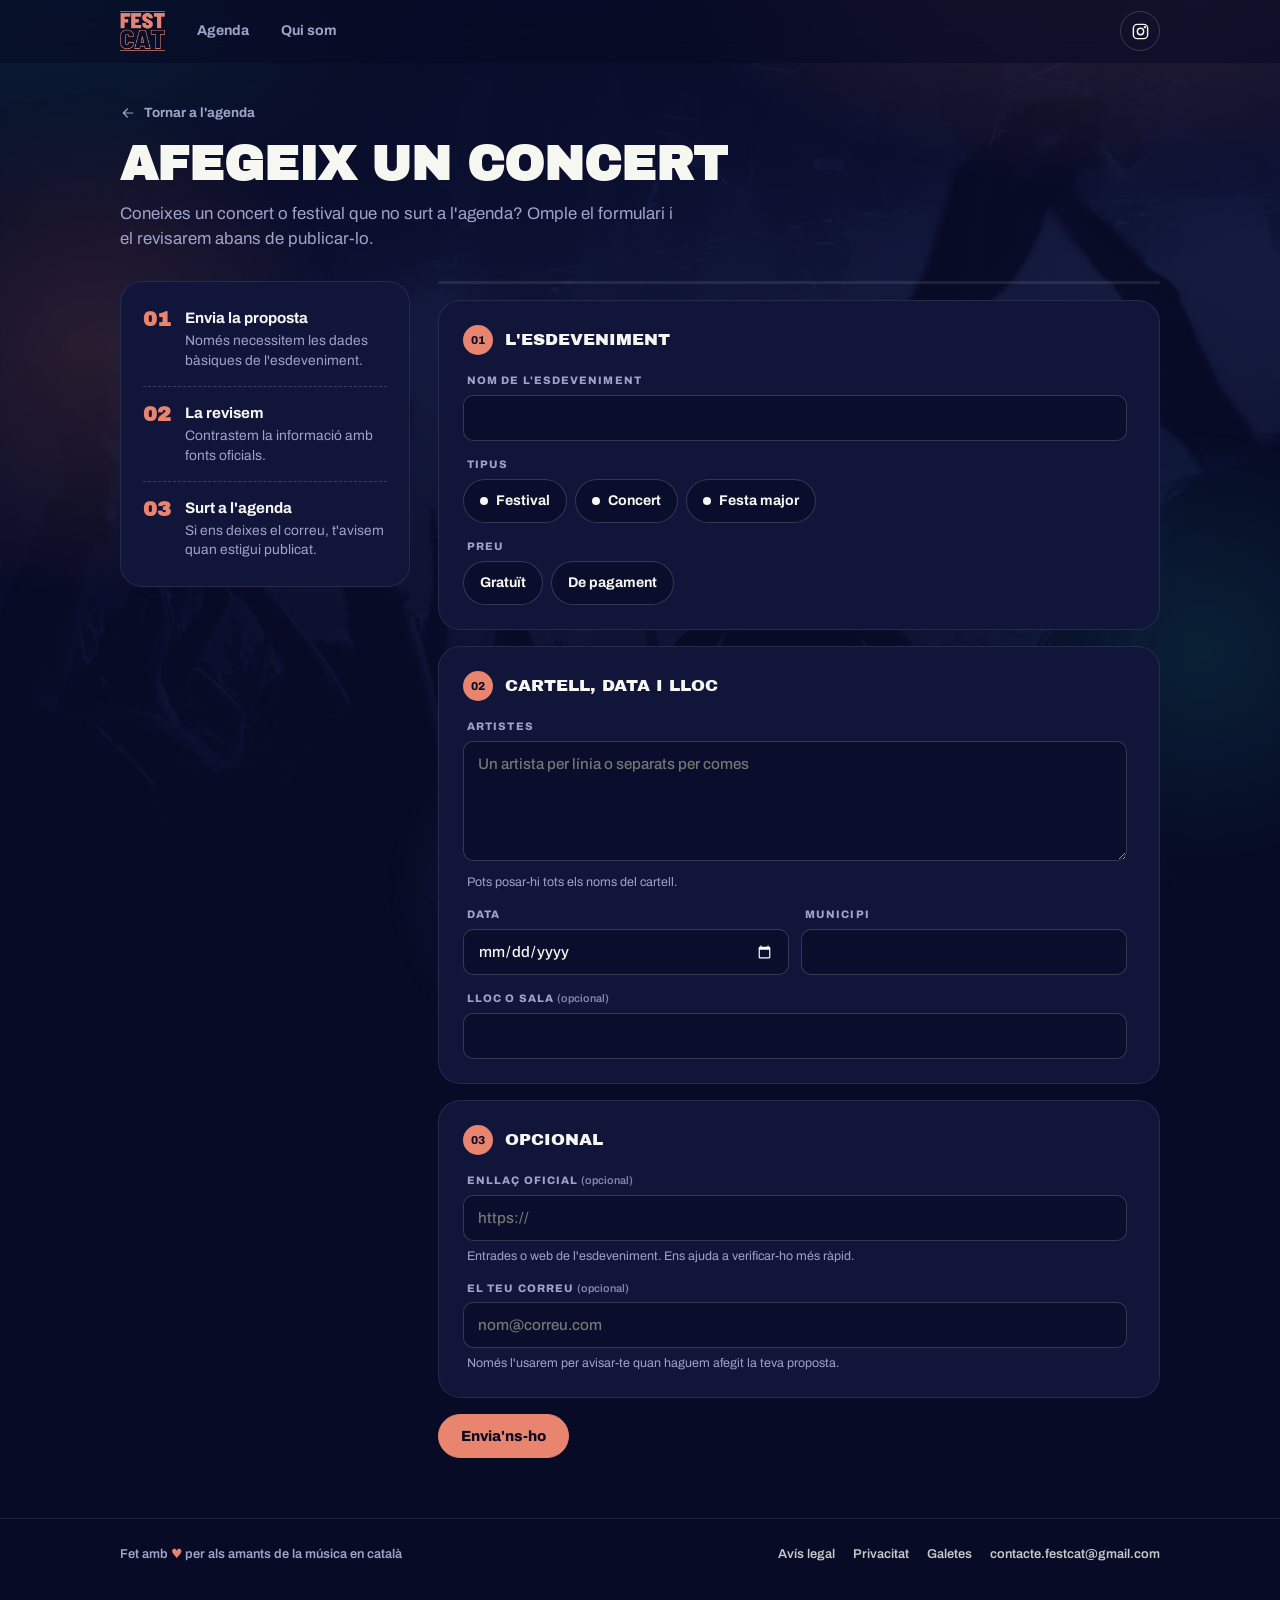
==== commit a4c6a576: "Integrate Google Tag Manager in afegir.html Added Google Tag Manager scripts for tracking." ====
--- a/afegir.html
+++ b/afegir.html
@@ -1,6 +1,12 @@
 <!DOCTYPE html>
 <html lang="ca">
 <head>
+<script async src="https://www.googletagmanager.com/gtm.js?id=GTM-N67ZRWBW"></script>
+<script>
+  window.dataLayer = window.dataLayer || [];
+  function gtag(){dataLayer.push(arguments);}
+  gtag('js', new Date());
+</script>
 <meta charset="UTF-8">
 <meta name="viewport" content="width=device-width, initial-scale=1, viewport-fit=cover">
 <title>Afegeix un concert · FEST CAT</title>
--- a/styles.css
+++ b/styles.css
@@ -38,8 +38,9 @@
 .menu-btn{display:none;gap:8px;padding:0 14px;font:800 .82rem var(--font-body)}
 @media(max-width:680px){
   :root{--hh:56px}
-  .top-inner{padding:0 16px;gap:12px}.logo{height:36px}
-  .menu-btn{display:inline-flex}
+  .top-inner{padding:0 14px;gap:10px}.logo{height:34px}
+  .top-link{width:36px;height:36px}
+  .menu-btn{display:inline-flex;height:36px;padding:0 12px}
   .nav{display:none;position:absolute;left:0;right:0;top:100%;flex-direction:column;align-items:stretch;gap:2px;padding:8px 16px 14px;background:rgba(17,21,58,.98);border-bottom:1px solid var(--line)}
   .nav.open{display:flex}.nav a{font-size:1rem;padding:14px;border-radius:var(--r-s)}
   .nav .nav-add{display:block;color:var(--coral)}
@@ -81,7 +82,7 @@
 .next-item{display:block;text-decoration:none;padding:12px 14px;border-radius:var(--r-s);margin-top:8px;background:color-mix(in srgb,var(--c) 10%,transparent);border-left:3px solid var(--c)}
 .next-item b{display:block;font-size:.98rem}.next-item span{display:block;font-size:.8rem;color:var(--muted);margin-top:2px}
 .next-more{margin:12px 0 0;font-size:.8rem;color:var(--muted)}
-@media(max-width:860px){.hero{grid-template-columns:1fr;gap:0;padding:22px 0 0}.hero-side{display:none}.hero-cta.mob{display:flex}.eyebrow{margin-bottom:10px}.hero h1{margin-bottom:10px}.hero-cta{margin-top:14px;gap:8px;flex-wrap:nowrap}.hero-cta .btn{flex:1;padding:11px 10px;font-size:.84rem;white-space:nowrap}.stats{margin-top:16px;padding-top:14px;gap:10px 22px}.stat b{font-size:1.3rem}.stat span{font-size:.58rem;margin-top:4px}.live{font-size:.7rem}}
+@media(max-width:860px){.hero{grid-template-columns:1fr;gap:0;padding:20px 0 8px}.hero-side,.nextbox{display:none!important}.hero-cta.mob{display:flex}.eyebrow{margin-bottom:10px}.hero h1{margin-bottom:10px}.hero-cta{margin-top:14px;gap:8px;flex-wrap:wrap}.hero-cta .btn{flex:1 1 auto;padding:11px 14px;font-size:.84rem;white-space:nowrap}.stats{margin-top:16px;padding-top:14px;gap:10px 22px}.stat b{font-size:1.3rem}.stat span{font-size:.58rem;margin-top:4px}.live{font-size:.7rem}}@media(max-width:680px){.hero-cta .btn{padding:10px 12px;font-size:.8rem}}
 
 /* Capçalera d'agenda */
 .block-head{display:flex;align-items:baseline;justify-content:space-between;gap:12px;margin:24px 0 14px}#agenda{scroll-margin-top:8px}
@@ -130,10 +131,12 @@
 }
 
 /* Mesos */
-.month{margin-top:22px}
-.month-head{position:sticky;top:var(--hh);z-index:5;display:flex;align-items:baseline;justify-content:space-between;gap:12px;margin:0 0 10px;padding:10px 0;background:transparent;backdrop-filter:blur(8px);-webkit-backdrop-filter:blur(8px);-webkit-mask-image:linear-gradient(#000 78%,transparent);mask-image:linear-gradient(#000 78%,transparent);text-shadow:0 0 14px rgba(8,11,38,.9);font-family:var(--font-display);font-size:1.1rem;text-transform:uppercase}
+.month{margin-top:28px}
+.month-head{position:sticky;top:var(--hh);z-index:5;display:flex;align-items:baseline;justify-content:space-between;gap:12px;margin:0 0 14px;padding:10px 12px;border-radius:var(--r-s);background:transparent;transition:background .2s ease,box-shadow .2s ease;text-shadow:0 0 12px rgba(8,11,38,.95),0 0 3px rgba(8,11,38,.9);font-family:var(--font-display);font-size:1.1rem;text-transform:uppercase}
+.month-head.over-card{background:rgba(17,21,58,.95);box-shadow:0 10px 24px -8px rgba(8,11,38,.85)}
 .month-head em{font:600 .76rem var(--font-body);font-style:normal;text-transform:none;color:var(--muted)}
-.list{display:flex;flex-direction:column;gap:12px}
+.list{display:flex;flex-direction:column;gap:14px}
+@media(max-width:680px){.month{margin-top:24px}.month-head{margin:0 0 12px;padding:8px 10px}}
 
 /* Targetes: tot el color ve del tipus */
 .t-festival{--c:var(--coral)}.t-concert{--c:var(--cyan)}.t-festa{--c:var(--lilac)}
